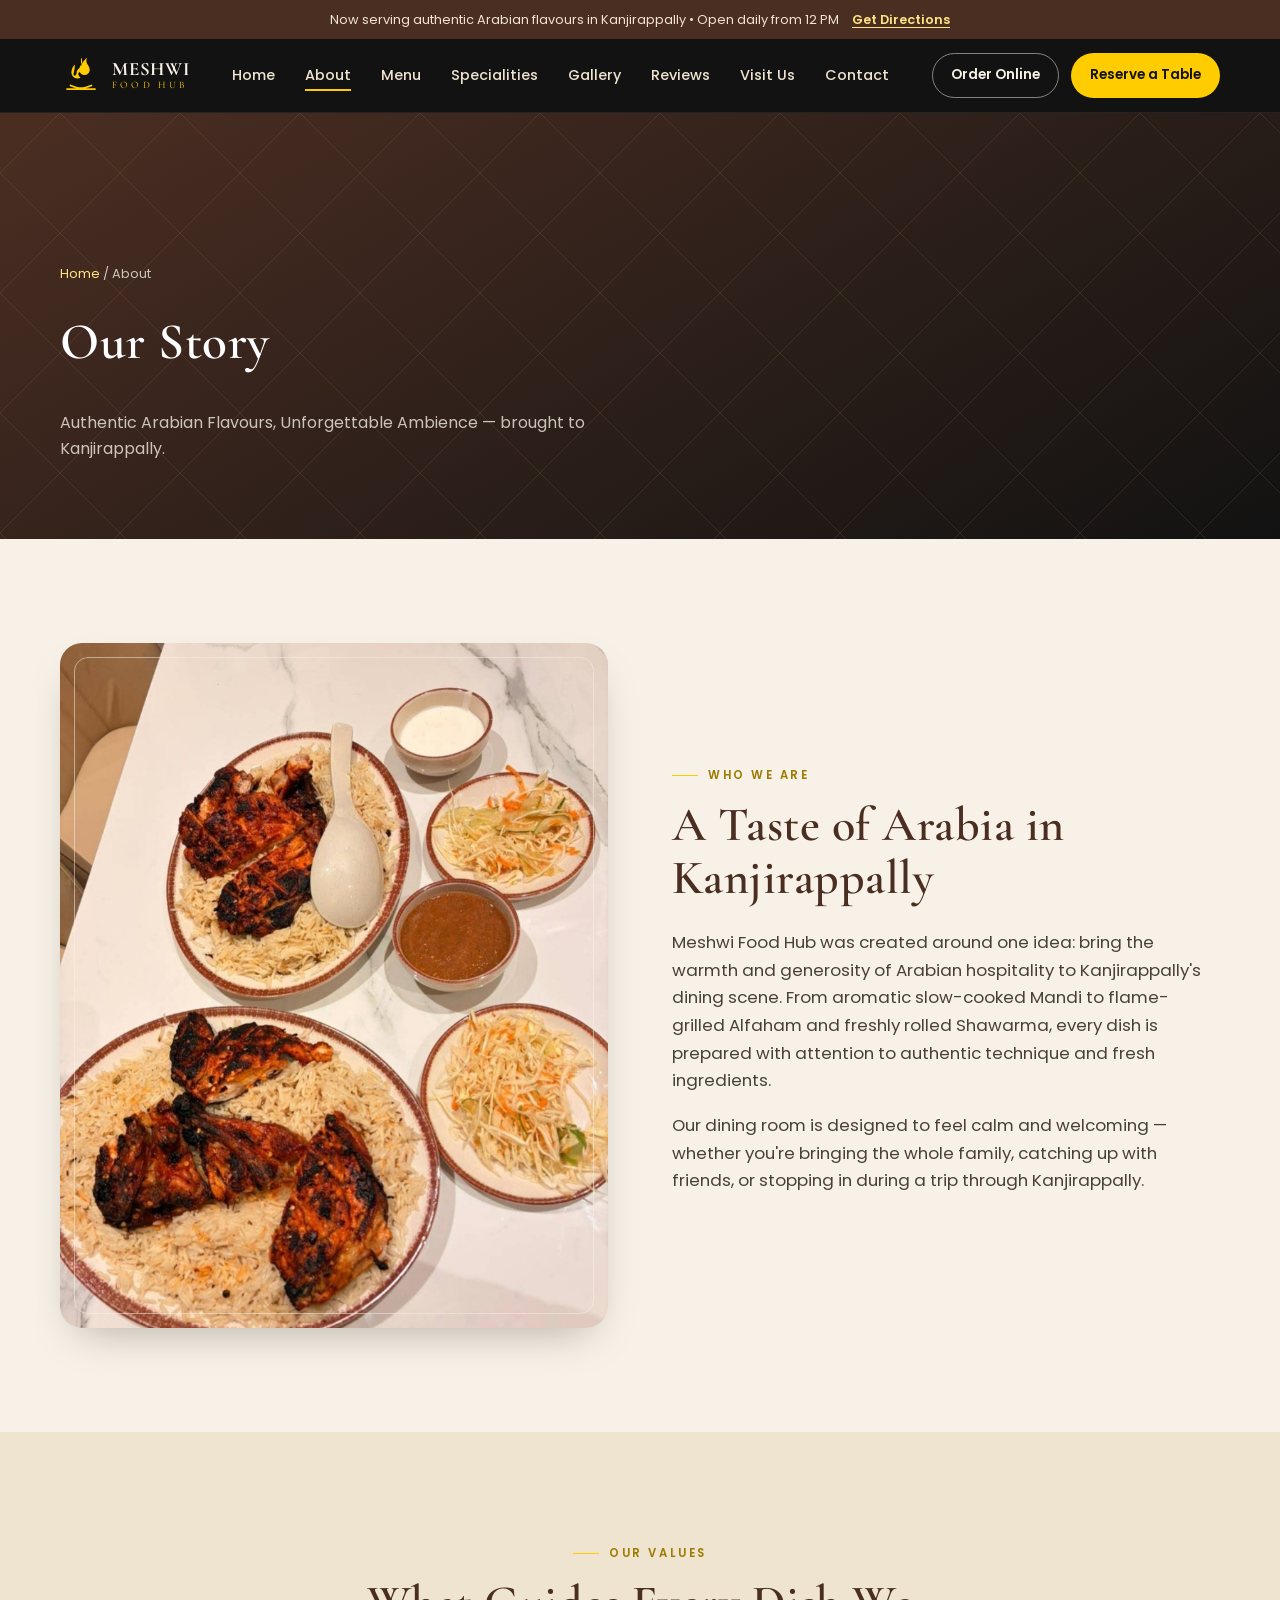
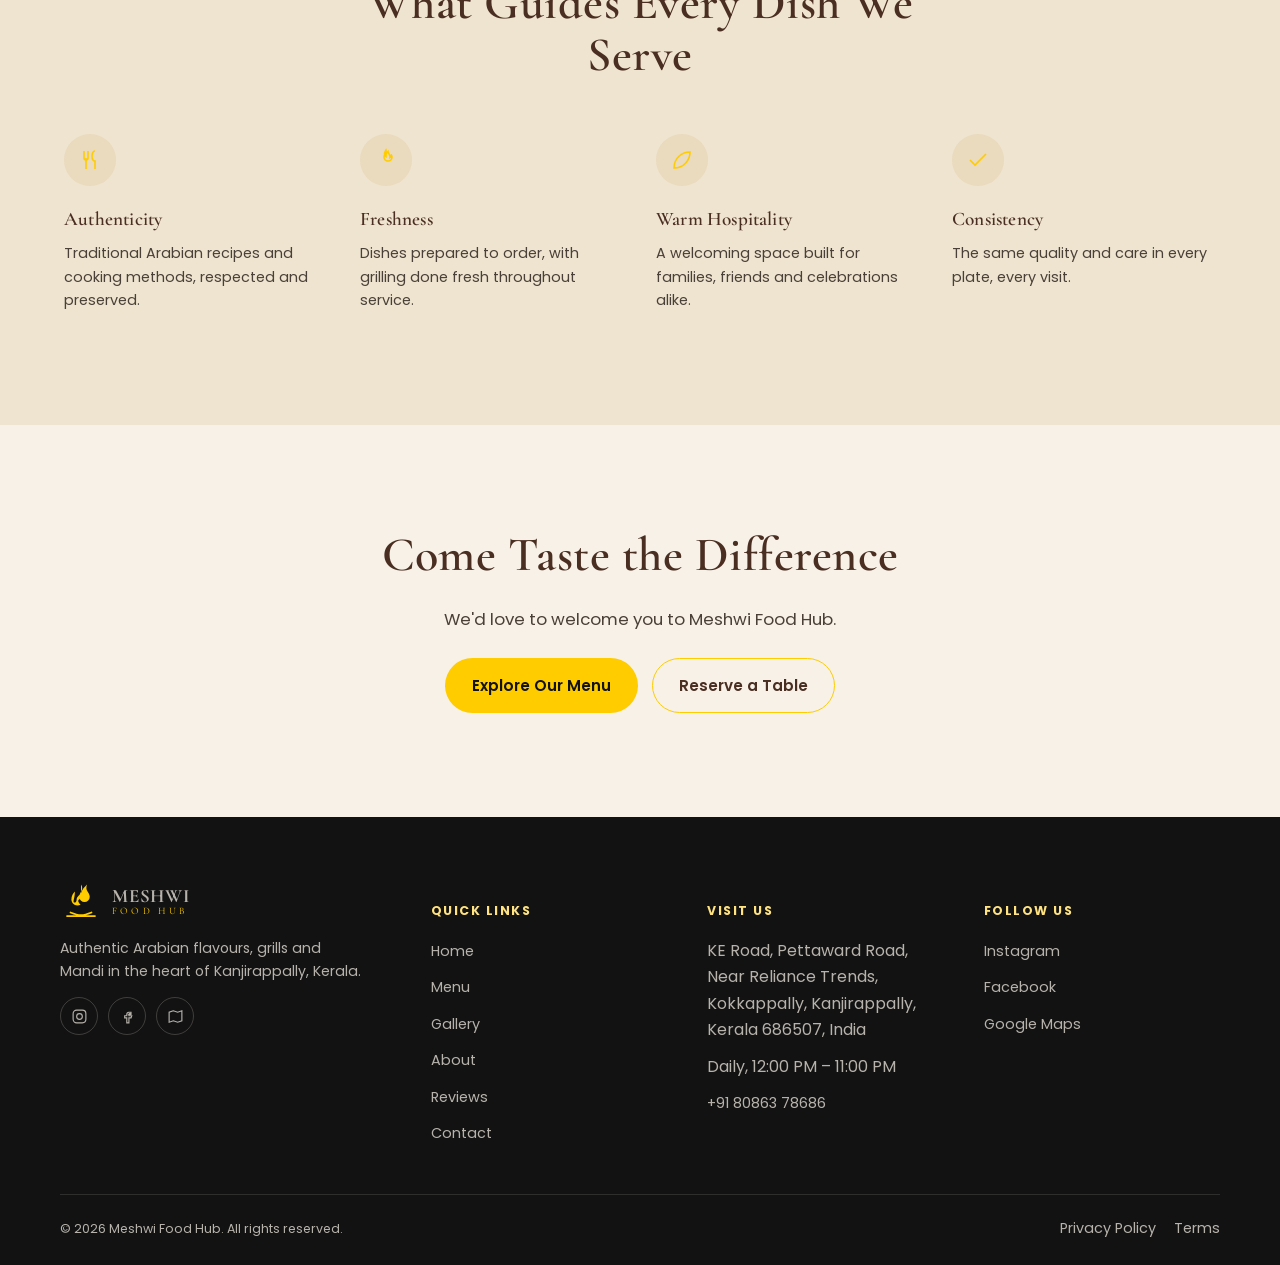
==== about.html @ 10ab5617 "fistupdate" ====
<!DOCTYPE html>
<html lang="en">
<head>
<meta charset="UTF-8">
<meta name="viewport" content="width=device-width, initial-scale=1, viewport-fit=cover">
<title>About Us | Meshwi Food Hub Kanjirappally</title>
<meta name="description" content="Learn about Meshwi Food Hub — an Arabian restaurant in Kanjirappally serving authentic Mandi, Shawarma and grills in a warm, family-friendly setting.">
<link rel="canonical" href="https://www.meshwifoodhub.com/about.html">
<link rel="preconnect" href="https://fonts.googleapis.com">
<link rel="preconnect" href="https://fonts.gstatic.com" crossorigin>
<link href="https://fonts.googleapis.com/css2?family=Cormorant+Garamond:wght@500;600;700&family=Poppins:wght@400;500;600;700&display=swap" rel="stylesheet">
<link rel="stylesheet" href="css/style.css">
<script type="application/ld+json">
{
  "@context": "https://schema.org",
  "@type": "BreadcrumbList",
  "itemListElement": [
    {"@type":"ListItem","position":1,"name":"Home","item":"https://www.meshwifoodhub.com/"},
    {"@type":"ListItem","position":2,"name":"About","item":"https://www.meshwifoodhub.com/about.html"}
  ]
}
</script>
</head>
<body>
<a class="skip-link" href="#main">Skip to content</a>

<div class="announcement">
  Now serving authentic Arabian flavours in Kanjirappally • Open daily from 12 PM
  <a data-config-href="maps.directionsUrl" href="#" target="_blank" rel="noopener noreferrer">Get Directions</a>
</div>

<header class="site-header">
  <div class="container header-inner">
    <a href="index.html" class="brand" aria-label="Meshwi Food Hub home">
      <svg class="brand-mark" viewBox="0 0 48 48" fill="currentColor"><path d="M24 4c4 6-2 9-2 14a6 6 0 0 0 12 0c0-5-6-7-3-14C23 11 25 15 22 17c-2 2-3 4-2 7 2-4 5-5 4-10M17 12c-2 2-4 5-4 9a7 7 0 0 0 10.5 6c-3-2-3-5-2.5-7.5 .5-2.5 2-4.5 2-4.5S19 18 19 21c0 3-2 4.5-3.5 3 0-3 1.5-6 1.5-12z"/><path d="M12 36c10 4 14 4 24 0M8 40h32" fill="none" stroke="currentColor" stroke-width="2" stroke-linecap="round"/></svg>
      <span class="brand-word"><b>MESHWI</b><em>Food Hub</em></span>
    </a>
    <nav class="main-nav" aria-label="Primary">
      <ul>
        <li><a href="index.html">Home</a></li>
        <li><a href="about.html" class="active">About</a></li>
        <li><a href="menu.html">Menu</a></li>
        <li><a href="index.html#specialities">Specialities</a></li>
        <li><a href="gallery.html">Gallery</a></li>
        <li><a href="index.html#reviews">Reviews</a></li>
        <li><a href="index.html#visit">Visit Us</a></li>
        <li><a href="contact.html">Contact</a></li>
      </ul>
    </nav>
    <div class="header-actions">
      <a href="index.html#order" class="btn btn-outline-light btn-sm">Order Online</a>
      <a href="index.html#reserve" class="btn btn-primary btn-sm">Reserve a Table</a>
      <button class="hamburger" data-menu-open aria-expanded="false" aria-controls="mobileMenu" aria-label="Open menu">
        <svg viewBox="0 0 24 24" fill="none" stroke="currentColor" stroke-width="1.8"><path d="M4 7h16M4 12h16M4 17h16"/></svg>
      </button>
    </div>
  </div>
</header>

<div class="mobile-menu" id="mobileMenu">
  <div class="mobile-menu__backdrop"></div>
  <div class="mobile-menu__panel" role="dialog" aria-modal="true" aria-label="Site menu">
    <div class="mobile-menu__top">
      <span class="brand-word"><b>MESHWI</b><em>Food Hub</em></span>
      <button class="mobile-menu__close" data-menu-close aria-label="Close menu">
        <svg viewBox="0 0 24 24" fill="none" stroke="currentColor" stroke-width="1.8"><path d="M6 6l12 12M18 6 6 18"/></svg>
      </button>
    </div>
    <nav aria-label="Mobile primary">
      <ul>
        <li><a href="index.html">Home</a></li>
        <li><a href="about.html">About</a></li>
        <li><a href="menu.html">Menu</a></li>
        <li><a href="index.html#specialities">Specialities</a></li>
        <li><a href="gallery.html">Gallery</a></li>
        <li><a href="index.html#reviews">Reviews</a></li>
        <li><a href="index.html#visit">Visit Us</a></li>
        <li><a href="contact.html">Contact</a></li>
      </ul>
    </nav>
    <div class="mobile-menu__actions">
      <a href="index.html#order" class="btn btn-primary btn-block">Order Online</a>
      <a href="index.html#reserve" class="btn btn-outline-light btn-block">Reserve a Table</a>
    </div>
  </div>
</div>

<main id="main">
  <section class="page-hero">
    <div class="container">
      <p class="breadcrumb"><a href="index.html">Home</a> / About</p>
      <h1>Our Story</h1>
      <p>Authentic Arabian Flavours, Unforgettable Ambience — brought to Kanjirappally.</p>
    </div>
  </section>

  <section class="section">
    <div class="container about-grid">
      <div class="about-media">
        <img src="assets/alfaham-rice.jpg" alt="Authentic Mandi and Alfaham preparation at Meshwi Food Hub" loading="lazy" class="about-media__image" style="width:100%; height:100%; object-fit:cover; display:block;">
        <div class="about-media__frame"></div>
      </div>
      <div>
        <span class="eyebrow">Who We Are</span>
        <h2 class="h-lg">A Taste of Arabia in Kanjirappally</h2>
        <p class="subhead">Meshwi Food Hub was created around one idea: bring the warmth and generosity of Arabian hospitality to Kanjirappally's dining scene. From aromatic slow-cooked Mandi to flame-grilled Alfaham and freshly rolled Shawarma, every dish is prepared with attention to authentic technique and fresh ingredients.</p>
        <p class="subhead">Our dining room is designed to feel calm and welcoming — whether you're bringing the whole family, catching up with friends, or stopping in during a trip through Kanjirappally.</p>
      </div>
    </div>
  </section>

  <section class="section section--soft">
    <div class="container">
      <div class="section-head center">
        <span class="eyebrow">Our Values</span>
        <h2 class="h-lg">What Guides Every Dish We Serve</h2>
      </div>
      <div class="feature-grid">
        <div class="feature-card">
          <div class="feature-card__icon"><svg viewBox="0 0 24 24" fill="none" stroke="currentColor" stroke-width="1.6"><path d="M6 3v7a2 2 0 0 0 4 0V3"/><path d="M8 10v11"/><path d="M17 3c-1.7 0-3 2-3 5s1.3 5 3 5v8"/></svg></div>
          <h3>Authenticity</h3>
          <p>Traditional Arabian recipes and cooking methods, respected and preserved.</p>
        </div>
        <div class="feature-card">
          <div class="feature-card__icon"><svg viewBox="0 0 24 24" fill="none" stroke="currentColor" stroke-width="1.6"><path d="M12 2c1 3-2 4-2 7a4 4 0 0 0 8 0c0-1.5-1-2.5-1-2.5.7 2-1 3-1 3 .5-3-2-4-2-6 0 0-2.5 2-2 5-2-1-2-3.5 0-6.5Z"/></svg></div>
          <h3>Freshness</h3>
          <p>Dishes prepared to order, with grilling done fresh throughout service.</p>
        </div>
        <div class="feature-card">
          <div class="feature-card__icon"><svg viewBox="0 0 24 24" fill="none" stroke="currentColor" stroke-width="1.6"><path d="M4 20C4 10 12 4 20 4c0 8-6 16-16 16Z"/></svg></div>
          <h3>Warm Hospitality</h3>
          <p>A welcoming space built for families, friends and celebrations alike.</p>
        </div>
        <div class="feature-card">
          <div class="feature-card__icon"><svg viewBox="0 0 24 24" fill="none" stroke="currentColor" stroke-width="1.6"><path d="M20 6 9 17l-5-5"/></svg></div>
          <h3>Consistency</h3>
          <p>The same quality and care in every plate, every visit.</p>
        </div>
      </div>
    </div>
  </section>

  <section class="section text-center">
    <div class="container">
      <h2 class="h-lg">Come Taste the Difference</h2>
      <p class="subhead" style="margin:0 auto 24px;">We'd love to welcome you to Meshwi Food Hub.</p>
      <div style="display:flex;flex-wrap:wrap;gap:14px;justify-content:center;">
        <a href="menu.html" class="btn btn-primary">Explore Our Menu</a>
        <a href="index.html#reserve" class="btn btn-outline">Reserve a Table</a>
      </div>
    </div>
  </section>
</main>

<footer class="site-footer">
  <div class="container">
    <div class="footer-grid">
      <div class="footer-brand">
        <a href="index.html" class="brand">
          <svg class="brand-mark" viewBox="0 0 48 48" fill="currentColor"><path d="M24 4c4 6-2 9-2 14a6 6 0 0 0 12 0c0-5-6-7-3-14C23 11 25 15 22 17c-2 2-3 4-2 7 2-4 5-5 4-10M17 12c-2 2-4 5-4 9a7 7 0 0 0 10.5 6c-3-2-3-5-2.5-7.5 .5-2.5 2-4.5 2-4.5S19 18 19 21c0 3-2 4.5-3.5 3 0-3 1.5-6 1.5-12z"/><path d="M12 36c10 4 14 4 24 0M8 40h32" fill="none" stroke="currentColor" stroke-width="2" stroke-linecap="round"/></svg>
          <span class="brand-word"><b>MESHWI</b><em>Food Hub</em></span>
        </a>
        <p>Authentic Arabian flavours, grills and Mandi in the heart of Kanjirappally, Kerala.</p>
        <div class="footer-social">
          <a data-config-href="social.instagram" href="#" target="_blank" rel="noopener noreferrer" aria-label="Instagram"><svg viewBox="0 0 24 24" fill="none" stroke="currentColor" stroke-width="1.6"><rect x="3" y="3" width="18" height="18" rx="5"/><circle cx="12" cy="12" r="4"/></svg></a>
          <a data-config-href="social.facebook" href="#" target="_blank" rel="noopener noreferrer" aria-label="Facebook"><svg viewBox="0 0 24 24" fill="none" stroke="currentColor" stroke-width="1.6"><path d="M14 9h3V6h-3a3 3 0 0 0-3 3v2H8v3h3v7h3v-7h3l1-3h-4V9a1 1 0 0 1 1-1Z"/></svg></a>
          <a data-config-href="maps.directionsUrl" href="#" target="_blank" rel="noopener noreferrer" aria-label="Google Maps"><svg viewBox="0 0 24 24" fill="none" stroke="currentColor" stroke-width="1.6"><path d="M9 4 3 6v14l6-2 6 2 6-2V4l-6 2-6-2Z"/></svg></a>
        </div>
      </div>
      <div>
        <h5>Quick Links</h5>
        <ul>
          <li><a href="index.html">Home</a></li>
          <li><a href="menu.html">Menu</a></li>
          <li><a href="gallery.html">Gallery</a></li>
          <li><a href="about.html">About</a></li>
          <li><a href="index.html#reviews">Reviews</a></li>
          <li><a href="contact.html">Contact</a></li>
        </ul>
      </div>
      <div>
        <h5>Visit Us</h5>
        <ul>
          <li><span data-config="address.full">KE Road, Pettaward Road, Near Reliance Trends, Kokkappally, Kanjirappally, Kerala 686507</span></li>
          <li><span data-config="hours.displayText">Daily, 12:00 PM–11:00 PM</span></li>
          <li><a data-config-href="phone.link" href="#" data-config="phone.display">+91 80863 78686</a></li>
        </ul>
      </div>
      <div>
        <h5>Follow Us</h5>
        <ul>
          <li><a data-config-href="social.instagram" href="#" target="_blank" rel="noopener noreferrer">Instagram</a></li>
          <li><a data-config-href="social.facebook" href="#" target="_blank" rel="noopener noreferrer">Facebook</a></li>
          <li><a data-config-href="maps.directionsUrl" href="#" target="_blank" rel="noopener noreferrer">Google Maps</a></li>
        </ul>
      </div>
    </div>
    <div class="footer-bottom">
      <span>© <span data-year>2026</span> Meshwi Food Hub. All rights reserved.</span>
      <div class="footer-bottom-links">
        <a href="privacy-policy.html">Privacy Policy</a>
        <a href="privacy-policy.html#terms">Terms</a>
      </div>
    </div>
  </div>
</footer>

<div class="sticky-actions">
  <a data-config-href="phone.link" href="#"><svg viewBox="0 0 24 24" fill="none" stroke="currentColor" stroke-width="1.8"><path d="M5 4h4l2 5-2.5 1.5a11 11 0 0 0 5 5L15 13l5 2v4a2 2 0 0 1-2 2C10.5 21 3 13.5 3 6a2 2 0 0 1 2-2Z"/></svg>Call</a>
  <a data-config-href="maps.directionsUrl" href="#" target="_blank" rel="noopener noreferrer"><svg viewBox="0 0 24 24" fill="none" stroke="currentColor" stroke-width="1.8"><path d="M12 21s7-6.5 7-12a7 7 0 1 0-14 0c0 5.5 7 12 7 12Z"/><circle cx="12" cy="9" r="2.5"/></svg>Directions</a>
  <a data-config-href="whatsapp.baseLink" href="#" target="_blank" rel="noopener noreferrer"><svg viewBox="0 0 24 24" fill="currentColor"><path d="M17.5 14.4c-.3-.1-1.7-.8-1.9-.9-.3-.1-.4-.1-.6.1-.2.3-.7.9-.8 1-.1.2-.3.2-.6.1-.3-.1-1.2-.5-2.3-1.5-.9-.8-1.4-1.7-1.6-2-.2-.3 0-.5.1-.6.1-.1.3-.3.4-.5.1-.1.2-.3.3-.4.1-.2 0-.4 0-.5 0-.1-.6-1.5-.8-2-.2-.5-.4-.4-.6-.4h-.5c-.2 0-.5.1-.7.3-.2.3-1 1-1 2.4s1 2.8 1.1 3c.1.2 2 3.1 4.9 4.3.7.3 1.2.5 1.6.6.7.2 1.3.2 1.8.1.5-.1 1.7-.7 2-1.4.2-.6.2-1.1.1-1.2 0-.1-.2-.2-.5-.3Z"/><path d="M12 2a10 10 0 0 0-8.6 15.1L2 22l5-1.3A10 10 0 1 0 12 2Z"/></svg>WhatsApp</a>
  <a href="menu.html" class="accent"><svg viewBox="0 0 24 24" fill="none" stroke="currentColor" stroke-width="1.8"><path d="M6 3v7a2 2 0 0 0 4 0V3"/><path d="M8 10v11"/><path d="M17 3c-1.7 0-3 2-3 5s1.3 5 3 5v8"/></svg>Order</a>
</div>

<script src="js/config.js"></script>
<script src="js/menu-data.js"></script>
<script src="js/main.js"></script>
</body>
</html>
---- css/style.css ----
/* =========================================================
   MESHWI FOOD HUB — DESIGN SYSTEM
   Palette: charcoal #121212 · ivory #F7F1E7 · burnt orange #C85A28
            gold #C9A25D · brown #4B2E22 · white #FFFFFF
   Display: Cormorant Garamond · Body: Poppins
   Signature motif: hand-drawn mashrabiya lattice linework
   ========================================================= */

:root{
  --charcoal:#121212;
  --charcoal-soft:#1c1917;
  --ivory:#F7F1E7;
  --ivory-dim:#efe4cf;
  --orange:#FFCC00; /* Vibrant Brand Logo Yellow */
  --orange-deep:#E6B800; /* Darker yellow for hovers */
  --orange-text:#9E7A00; /* High contrast dark gold/amber for text on light backgrounds */
  --gold:#FFCC00;
  --gold-soft:#FFE380;
  --brown:#4B2E22;
  --white:#FFFFFF;

  --ink:#1b1712;
  --ink-soft:#4a4038;
  --line:rgba(75,46,34,.15);
  --line-dark:rgba(247,241,231,.14);

  --font-display:'Cormorant Garamond', 'Times New Roman', serif;
  --font-body:'Poppins', 'Segoe UI', sans-serif;

  --container:1240px;
  --radius-lg:22px;
  --radius-md:14px;
  --radius-sm:8px;

  --shadow-soft:0 18px 45px -20px rgba(18,12,8,.35);
  --shadow-card:0 10px 30px -14px rgba(18,12,8,.28);

  --ease:cubic-bezier(.22,.61,.36,1);
  --sticky-bar-h:64px;
}

*,*::before,*::after{box-sizing:border-box;}
html{scroll-behavior:smooth;}
@media (prefers-reduced-motion: reduce){
  html{scroll-behavior:auto;}
  *,*::before,*::after{animation-duration:.001ms !important; animation-iteration-count:1 !important; transition-duration:.001ms !important; scroll-behavior:auto !important;}
}

body{
  margin:0;
  background:var(--ivory);
  color:var(--ink);
  font-family:var(--font-body);
  font-size:16px;
  line-height:1.65;
  -webkit-font-smoothing:antialiased;
  padding-bottom:calc(var(--sticky-bar-h) + env(safe-area-inset-bottom));
}
@media (min-width:900px){ body{ padding-bottom:0; } }

img{max-width:100%;display:block;}
a{color:inherit;text-decoration:none;}
button{font-family:inherit;cursor:pointer;}
ul{list-style:none;margin:0;padding:0;}
h1,h2,h3,h4{font-family:var(--font-display);font-weight:600;color:var(--brown);margin:0 0 .5em;letter-spacing:.01em;}
p{margin:0 0 1em;}

/* Skip link */
.skip-link{
  position:absolute; left:12px; top:-60px; background:var(--charcoal); color:var(--ivory);
  padding:.7em 1.2em; border-radius:var(--radius-sm); z-index:999; transition:top .2s var(--ease);
}
.skip-link:focus{top:12px;}

/* Focus visibility */
a:focus-visible, button:focus-visible, input:focus-visible, select:focus-visible, textarea:focus-visible, summary:focus-visible{
  outline:3px solid var(--orange); outline-offset:3px; border-radius:4px;
}

.container{max-width:var(--container); margin:0 auto; padding:0 20px;}
@media (min-width:640px){ .container{padding:0 32px;} }
@media (min-width:1100px){ .container{padding:0 40px;} }

.section{ padding:72px 0; position:relative; }
.section-tight{ padding:48px 0; }
@media (min-width:900px){ .section{ padding:104px 0; } .section-tight{padding:64px 0;} }

.section--charcoal{ background:var(--charcoal); color:var(--ivory-dim); }
.section--charcoal h2, .section--charcoal h3{ color:var(--ivory); }
.section--soft{ background:var(--ivory-dim); }

.section--charcoal .eyebrow{ color:var(--orange); }
.section--charcoal .eyebrow::before{ background:var(--gold); }

.eyebrow{
  font-family:var(--font-body); font-weight:600; letter-spacing:.22em; text-transform:uppercase;
  font-size:.72rem; color:var(--orange-text); display:inline-flex; align-items:center; gap:10px; margin-bottom:14px;
}
.eyebrow::before{ content:""; width:26px; height:1px; background:var(--gold); display:inline-block; }

.section-head{ max-width:640px; margin-bottom:44px; }
.section-head.center{ margin-left:auto; margin-right:auto; text-align:center; }
h2.h-lg{ font-size:clamp(2rem, 4.4vw, 3rem); line-height:1.1; }
.subhead{ color:var(--ink-soft); font-size:1.05rem; max-width:52ch; }
.section--charcoal .subhead{ color:rgba(247,241,231,.72); }

/* Divider — the signature lattice motif, used sparingly between major sections */
.lattice-divider{
  display:flex; align-items:center; justify-content:center; gap:14px; margin:0 auto; width:100%; max-width:220px; padding:8px 0;
}
.lattice-divider span{ flex:1; height:1px; background:linear-gradient(90deg, transparent, var(--gold), transparent); }
.lattice-divider svg{ flex:none; width:22px; height:22px; color:var(--gold); }

/* Buttons */
.btn{
  display:inline-flex; align-items:center; justify-content:center; gap:.55em;
  padding:14px 26px; min-height:48px; border-radius:999px; font-weight:600; font-size:.95rem;
  border:1px solid transparent; transition:transform .25s var(--ease), background .25s var(--ease), border-color .25s var(--ease), color .25s var(--ease);
  white-space:nowrap;
}
.btn:active{ transform:scale(.97); }
.btn-primary{ background:var(--orange); color:#121212; }
.btn-primary:hover{ background:var(--orange-deep); color:#121212; }
.btn-outline{ background:transparent; border-color:var(--gold); color:var(--brown); }
.btn-outline:hover{ background:rgba(201,162,93,.12); }
.btn-outline-light{ background:transparent; border-color:rgba(247,241,231,.5); color:var(--ivory); }
.btn-outline-light:hover{ background:rgba(247,241,231,.1); border-color:var(--gold); }
.btn-ghost{ background:transparent; color:var(--brown); padding:10px 6px; min-height:auto; text-decoration:underline; text-underline-offset:4px; text-decoration-color:var(--gold); }
.btn-sm{ padding:10px 18px; min-height:40px; font-size:.85rem; }
.btn-block{ width:100%; }
.btn svg{ width:18px; height:18px; flex:none; }

/* =========================== ANNOUNCEMENT BAR =========================== */
.announcement{
  background:var(--brown); color:var(--ivory-dim); font-size:.8rem; text-align:center;
  padding:9px 16px; position:relative; z-index:60;
}
.announcement a{ color:var(--gold-soft); font-weight:600; margin-left:10px; text-decoration:underline; text-underline-offset:3px; white-space:nowrap; }

/* =========================== HEADER / NAV =========================== */
.site-header{
  position:sticky; top:0; z-index:70; background:var(--charcoal); border-bottom:1px solid rgba(247,241,231,.08); transition:background .35s var(--ease), box-shadow .35s var(--ease), padding .3s var(--ease);
  padding:14px 0;
}
.site-header.is-scrolled{ background:rgba(18,18,18,.96); backdrop-filter:blur(10px); box-shadow:0 8px 30px -18px rgba(0,0,0,.6); padding:10px 0; }
.header-inner{ display:flex; align-items:center; justify-content:space-between; gap:18px; }

.brand{ display:flex; align-items:center; gap:10px; color:var(--ivory); }
.brand-mark{ width:42px; height:42px; flex:none; color:var(--gold); }
.brand-word{ line-height:1.05; font-family:var(--font-display); }
.brand-word b{ display:block; font-size:1.18rem; font-weight:700; letter-spacing:.04em; }
.brand-word em{ display:block; font-style:normal; font-size:.62rem; letter-spacing:.32em; text-transform:uppercase; color:var(--gold); }

.main-nav{ display:none; }
.main-nav ul{ display:flex; align-items:center; gap:30px; }
.main-nav a{
  color:var(--ivory-dim); font-size:.9rem; font-weight:500; position:relative; padding:6px 0;
}
.main-nav a::after{ content:""; position:absolute; left:0; right:0; bottom:0; height:2px; background:var(--orange); transform:scaleX(0); transform-origin:left; transition:transform .25s var(--ease); }
.main-nav a:hover::after, .main-nav a.active::after{ transform:scaleX(1); }

.header-actions{ display:flex; align-items:center; gap:12px; }
.header-actions .btn-outline-light{ display:none; }
@media (min-width:900px){
  .main-nav{ display:block; }
  .header-actions .btn-outline-light{ display:inline-flex; }
}

.hamburger{
  display:inline-flex; align-items:center; justify-content:center; width:46px; height:46px; border-radius:10px;
  background:rgba(247,241,231,.08); border:1px solid rgba(247,241,231,.18); color:var(--ivory);
}
@media (min-width:900px){ .hamburger{ display:none; } }
.hamburger svg{ width:22px; height:22px; }

/* Mobile menu panel */
.mobile-menu{
  position:fixed; inset:0; z-index:90; visibility:hidden; pointer-events:none;
}
.mobile-menu.is-open{ visibility:visible; pointer-events:auto; }
.mobile-menu__backdrop{
  position:absolute; inset:0; background:rgba(18,18,18,.55); opacity:0; transition:opacity .3s var(--ease);
}
.mobile-menu.is-open .mobile-menu__backdrop{ opacity:1; }
.mobile-menu__panel{
  position:absolute; top:0; right:0; bottom:0; width:min(340px, 86vw); background:var(--charcoal); color:var(--ivory);
  padding:22px 26px; padding-top:calc(22px + env(safe-area-inset-top));
  transform:translateX(100%); transition:transform .35s var(--ease);
  display:flex; flex-direction:column; overflow-y:auto;
}
.mobile-menu.is-open .mobile-menu__panel{ transform:translateX(0); }
.mobile-menu__top{ display:flex; justify-content:space-between; align-items:center; margin-bottom:26px; }
.mobile-menu__close{ width:42px; height:42px; border-radius:10px; background:rgba(247,241,231,.08); border:1px solid rgba(247,241,231,.18); color:var(--ivory); display:inline-flex; align-items:center; justify-content:center; }
.mobile-menu__close svg{ width:20px; height:20px; }
.mobile-menu nav ul{ display:flex; flex-direction:column; }
.mobile-menu nav a{ display:block; padding:14px 4px; font-size:1.15rem; font-family:var(--font-display); border-bottom:1px solid rgba(247,241,231,.1); }
.mobile-menu__actions{ margin-top:24px; display:flex; flex-direction:column; gap:12px; }

/* =========================== HERO =========================== */
.hero{
  position:relative; color:var(--white); min-height:min(92vh, 780px);
  display:flex; align-items:flex-end;
  background:
    linear-gradient(180deg, rgba(18,18,18,.35) 0%, rgba(18,18,18,.55) 45%, rgba(18,18,18,.92) 100%),
    radial-gradient(120% 120% at 15% 0%, rgba(75,46,34,.4), transparent 60%),
    url('../assets/hero-mandi.png') no-repeat center center / cover;
  overflow:hidden;
  margin-top:-1px;
}
.hero__inner{ position:relative; z-index:2; padding:110px 0 56px; width:100%; }
.hero__content{ max-width:680px; }
.hero .eyebrow{ color:var(--gold-soft); }
.hero .eyebrow::before{ background:var(--gold-soft); }
.hero h1{
  color:var(--white); font-size:clamp(2.3rem, 6.4vw, 4.1rem); line-height:1.06; margin-bottom:.42em;
}
.hero p.lead{ color:rgba(247,241,231,.86); font-size:clamp(1rem,2vw,1.15rem); max-width:52ch; margin-bottom:1.8em; }
.hero__ctas{ display:flex; flex-wrap:wrap; gap:14px; align-items:center; margin-bottom:26px; }
.hero__call{ color:var(--gold-soft); font-weight:600; display:inline-flex; align-items:center; gap:8px; text-decoration:underline; text-underline-offset:4px; }
.hero__call svg{ width:16px; height:16px; }

.rating-card{
  display:inline-flex; align-items:center; gap:16px; background:rgba(18,18,18,.55); backdrop-filter:blur(6px);
  border:1px solid rgba(247,241,231,.16); border-radius:var(--radius-md); padding:14px 20px; max-width:100%;
}
.rating-card__score{ font-family:var(--font-display); font-size:1.9rem; font-weight:700; color:var(--gold); line-height:1; }
.rating-card__meta{ font-size:.78rem; color:rgba(247,241,231,.82); line-height:1.5; }
.rating-card__stars{ color:var(--gold); letter-spacing:2px; font-size:.85rem; }

/* =========================== QUICK INFO STRIP =========================== */
.info-strip{ margin-top:-64px; position:relative; z-index:5; }
.info-grid{ display:grid; grid-template-columns:1fr; gap:14px; }
@media (min-width:640px){ .info-grid{ grid-template-columns:repeat(2,1fr); } }
@media (min-width:980px){ .info-grid{ grid-template-columns:repeat(4,1fr); } }
.info-card{
  background:var(--white); border-radius:var(--radius-md); padding:20px 20px; box-shadow:var(--shadow-card);
  display:flex; gap:14px; align-items:flex-start; border:1px solid var(--line); transition:transform .25s var(--ease), box-shadow .25s var(--ease);
}
a.info-card:hover, button.info-card:hover{ transform:translateY(-4px); box-shadow:var(--shadow-soft); }
.info-card__icon{ width:42px; height:42px; border-radius:50%; background:rgba(255,204,0,.15); color:var(--orange-text); display:flex; align-items:center; justify-content:center; flex:none; }
.info-card__icon svg{ width:20px; height:20px; }
.info-card h4{ margin:0 0 4px; font-size:1rem; color:var(--brown); font-family:var(--font-body); font-weight:600; }
.info-card p{ margin:0; font-size:.85rem; color:var(--ink-soft); }

/* =========================== INTRO / ABOUT =========================== */
.about-grid{ display:grid; gap:36px; align-items:center; }
@media (min-width:900px){ .about-grid{ grid-template-columns:1fr 1fr; gap:64px; } }
.about-grid.reverse{ direction:rtl; }
.about-grid.reverse > *{ direction:ltr; }
.about-media{ position:relative; border-radius:var(--radius-lg); overflow:hidden; box-shadow:var(--shadow-soft); aspect-ratio:4/5; }
.about-media .placeholder-photo{ position:absolute; inset:0; }
.about-media__frame{ position:absolute; inset:14px; border:1px solid rgba(247,241,231,.5); border-radius:calc(var(--radius-lg) - 8px); pointer-events:none; }
.highlight-list{ display:flex; flex-direction:column; gap:14px; margin:24px 0; }
.highlight-item{ display:flex; align-items:center; gap:12px; font-weight:500; color:var(--brown); }
.highlight-item svg{ width:20px; height:20px; color:var(--orange-text); flex:none; }

/* =========================== PLACEHOLDER PHOTOGRAPHY =========================== */
/* All photographs are tasteful, clearly-labelled placeholders until the owner
   supplies licensed Meshwi Food Hub photography. See README for replacement steps. */
.placeholder-photo{
  position:relative; width:100%; height:100%; overflow:hidden; background:var(--brown);
  display:flex; align-items:center; justify-content:center; color:var(--gold-soft);
}
.placeholder-photo::before{
  content:""; position:absolute; inset:0; opacity:.5;
  background-image:url("data:image/svg+xml,%3Csvg xmlns='http://www.w3.org/2000/svg' width='90' height='90' viewBox='0 0 90 90'%3E%3Cg fill='none' stroke='%23C9A25D' stroke-width='.8'%3E%3Ccircle cx='45' cy='45' r='30'/%3E%3Cpath d='M45 0 L90 45 L45 90 L0 45 Z'/%3E%3C/g%3E%3C/svg%3E");
  background-size:90px 90px;
}
.placeholder-photo__icon{ position:relative; z-index:1; width:34%; max-width:64px; opacity:.9; }
.placeholder-photo__label{
  position:absolute; left:10px; bottom:10px; z-index:2; font-size:.62rem; letter-spacing:.05em;
  background:rgba(18,18,18,.62); color:var(--ivory-dim); padding:5px 9px; border-radius:6px; max-width:calc(100% - 20px);
}
.placeholder-photo[data-tone="ivory"]{ background:linear-gradient(150deg,#5a3a29,#3a241a); }
.placeholder-photo[data-tone="charcoal"]{ background:linear-gradient(150deg,#231d18,#121212); }

/* =========================== SPECIALITY CARDS =========================== */
.card-grid{ display:grid; grid-template-columns:1fr; gap:26px; }
@media (min-width:640px){ .card-grid{ grid-template-columns:repeat(2,1fr); } }
@media (min-width:1100px){ .card-grid{ grid-template-columns:repeat(3,1fr); } }

.dish-card{
  background:var(--white); border-radius:var(--radius-lg); overflow:hidden; box-shadow:var(--shadow-card);
  border:1px solid var(--line); display:flex; flex-direction:column; transition:transform .3s var(--ease), box-shadow .3s var(--ease);
}
.dish-card:hover{ transform:translateY(-6px); box-shadow:var(--shadow-soft); }
.dish-card__media{ aspect-ratio:4/3; position:relative; overflow:hidden; }
.dish-card__image, .menu-row__image { width:100%; height:100%; object-fit:cover; display:block; transition:transform .5s var(--ease); }
.dish-card:hover .dish-card__image { transform:scale(1.05); }
.dish-card__badges{ position:absolute; top:12px; left:12px; display:flex; gap:6px; z-index:2; }
.badge{ font-size:.66rem; font-weight:700; letter-spacing:.04em; text-transform:uppercase; padding:5px 10px; border-radius:999px; }
.badge-best{ background:var(--gold); color:var(--brown); }
.badge-spice{ background:var(--orange); color:var(--white); }
.badge-veg{ background:#2f6b3a; color:var(--white); }
.badge-out{ background:rgba(18,18,18,.75); color:var(--ivory); }
.dish-card__body{ padding:20px 22px 22px; display:flex; flex-direction:column; gap:8px; flex:1; }
.dish-card__body h3{ font-size:1.28rem; margin:0; }
.dish-card__body p{ font-size:.88rem; color:var(--ink-soft); margin:0; flex:1; }
.dish-card__footer{ display:flex; align-items:center; justify-content:space-between; margin-top:10px; }

/* =========================== MENU PREVIEW / FULL MENU =========================== */
.menu-tabs{ display:flex; flex-wrap:wrap; gap:10px; margin-bottom:36px; }
.menu-tab{
  padding:10px 18px; border-radius:999px; border:1px solid var(--line); background:var(--white); color:var(--brown);
  font-size:.85rem; font-weight:600; transition:background .2s var(--ease), color .2s var(--ease), border-color .2s var(--ease);
}
.menu-tab.is-active, .menu-tab:hover{ background:var(--brown); color:var(--ivory); border-color:var(--brown); }
.menu-tab.is-active{ background:var(--orange); border-color:var(--orange); }

.menu-search{ display:flex; align-items:center; gap:10px; background:var(--white); border:1px solid var(--line); border-radius:999px; padding:6px 8px 6px 18px; margin-bottom:32px; max-width:420px; }
.menu-search svg{ width:18px; height:18px; color:var(--ink-soft); flex:none; }
.menu-search input{ border:none; outline:none; flex:1; font-family:inherit; font-size:.95rem; background:transparent; padding:10px 4px; min-width:0; }
.menu-search input::placeholder{ color:var(--ink-soft); }

.menu-list{ display:grid; grid-template-columns:1fr; gap:16px; }
@media (min-width:760px){ .menu-list{ grid-template-columns:1fr 1fr; } }

.menu-row{
  display:flex; gap:16px; background:var(--white); border:1px solid var(--line); border-radius:var(--radius-md); padding:14px; align-items:center;
}
.menu-row__media{ width:84px; height:84px; border-radius:var(--radius-sm); overflow:hidden; flex:none; }
.menu-row__body{ flex:1; min-width:0; }
.menu-row__top{ display:flex; align-items:center; justify-content:space-between; gap:10px; }
.menu-row__top h4{ margin:0; font-size:1.05rem; font-family:var(--font-display); color:var(--brown); }
.menu-row__price{ font-weight:700; color:var(--orange-text); font-size:.92rem; white-space:nowrap; }
.menu-row p{ margin:4px 0 0; font-size:.82rem; color:var(--ink-soft); }
.menu-row__tags{ display:flex; gap:6px; margin-top:8px; flex-wrap:wrap; }
.menu-empty{ text-align:center; padding:60px 20px; color:var(--ink-soft); }

/* =========================== WHY CHOOSE =========================== */
.feature-grid{ display:grid; grid-template-columns:1fr; gap:24px; }
@media (min-width:640px){ .feature-grid{ grid-template-columns:repeat(2,1fr); } }
@media (min-width:1100px){ .feature-grid{ grid-template-columns:repeat(4,1fr); } }
.feature-card{ padding:8px 4px; }
.feature-card__icon{ width:52px; height:52px; border-radius:50%; background:rgba(201,162,93,.15); color:var(--gold); display:flex; align-items:center; justify-content:center; margin-bottom:18px; transition:background .25s var(--ease), transform .25s var(--ease); }
.feature-card:hover .feature-card__icon{ background:var(--orange); color:var(--white); transform:rotate(-8deg); }
.feature-card__icon svg{ width:24px; height:24px; }
.feature-card h3{ font-size:1.2rem; margin-bottom:6px; }
.section--charcoal .feature-card h3{ color:var(--gold-soft); }
.feature-card p{ font-size:.9rem; color:var(--ink-soft); margin:0; }
.section--charcoal .feature-card p{ color:rgba(247,241,231,.68); }

/* =========================== AMBIENCE STORY =========================== */
.story{ position:relative; border-radius:var(--radius-lg); overflow:hidden; }
.story__grid{ display:grid; grid-template-columns:1fr; }
@media (min-width:900px){ .story__grid{ grid-template-columns:1.1fr 1fr; } }
.story__media{ aspect-ratio:16/10; }
@media (min-width:900px){ .story__media{ aspect-ratio:auto; height:100%; } }
.story__content{ background:var(--charcoal); color:var(--ivory-dim); padding:44px 32px; display:flex; flex-direction:column; justify-content:center; gap:16px; }
@media (min-width:900px){ .story__content{ padding:64px 56px; } }
.story__content h2{ color:var(--ivory); }
.story__tags{ display:flex; flex-wrap:wrap; gap:10px; margin:6px 0 20px; }
.story__tag{ font-size:.78rem; padding:7px 14px; border:1px solid rgba(247,241,231,.25); border-radius:999px; color:rgba(247,241,231,.85); }
.story__ctas{ display:flex; flex-wrap:wrap; gap:12px; }

/* =========================== GALLERY =========================== */
.gallery-filters{ display:flex; flex-wrap:wrap; gap:10px; margin-bottom:30px; }
.gallery-grid{ column-count:1; column-gap:16px; }
@media (min-width:640px){ .gallery-grid{ column-count:2; } }
@media (min-width:980px){ .gallery-grid{ column-count:3; } }
.gallery-item{ break-inside:avoid; margin-bottom:16px; border-radius:var(--radius-md); overflow:hidden; border:1px solid var(--line); position:relative; }
.gallery-item button{ display:block; width:100%; padding:0; border:none; background:none; }
.gallery-item .placeholder-photo{ aspect-ratio:var(--ar, 4/5); }
.gallery-item[data-cat]{ transition:opacity .25s var(--ease), transform .25s var(--ease); }
.gallery-item.is-hidden{ display:none; }

.lightbox{ position:fixed; inset:0; z-index:120; background:rgba(10,8,6,.94); display:none; align-items:center; justify-content:center; padding:20px; }
.lightbox.is-open{ display:flex; }
.lightbox__frame{ position:relative; max-width:min(900px,94vw); width:100%; aspect-ratio:4/3; border-radius:var(--radius-md); overflow:hidden; }
.lightbox__caption{ text-align:center; color:var(--ivory-dim); margin-top:14px; font-size:.9rem; }
.lightbox__close, .lightbox__nav{ position:absolute; background:rgba(247,241,231,.1); border:1px solid rgba(247,241,231,.24); color:var(--ivory); border-radius:50%; width:46px; height:46px; display:flex; align-items:center; justify-content:center; }
.lightbox__close{ top:-58px; right:0; }
.lightbox__nav svg, .lightbox__close svg{ width:20px; height:20px; }
.lightbox__prev{ left:-58px; top:50%; transform:translateY(-50%); }
.lightbox__next{ right:-58px; top:50%; transform:translateY(-50%); }
@media (max-width:860px){
  .lightbox__close{ top:-52px; right:0; }
  .lightbox__prev{ left:4px; }
  .lightbox__next{ right:4px; }
}

/* =========================== REVIEWS =========================== */
.review-summary{ display:flex; align-items:center; gap:20px; margin-bottom:38px; flex-wrap:wrap; }
.review-summary__score{ font-family:var(--font-display); font-size:3.2rem; color:var(--brown); line-height:1; }
.review-summary__stars{ color:var(--gold); font-size:1.1rem; letter-spacing:3px; }
.review-grid{ display:grid; grid-template-columns:1fr; gap:20px; }
@media (min-width:720px){ .review-grid{ grid-template-columns:repeat(2,1fr); } }
@media (min-width:1100px){ .review-grid{ grid-template-columns:repeat(3,1fr); } }
.review-card{ background:var(--white); border:1px solid var(--line); border-radius:var(--radius-md); padding:24px; box-shadow:var(--shadow-card); }
.review-card__stars{ color:var(--gold); letter-spacing:2px; margin-bottom:10px; display:block; }
.review-card p{ font-size:.92rem; color:var(--ink-soft); margin-bottom:14px; }
.review-card__meta{ font-size:.8rem; font-weight:600; color:var(--brown); }
.review-actions{ display:flex; flex-wrap:wrap; gap:14px; margin-top:32px; }
.review-note{ font-size:.78rem; color:var(--ink-soft); margin-top:18px; max-width:60ch; }

/* =========================== ORDERING =========================== */
.order-panel{ background:var(--charcoal); border-radius:var(--radius-lg); padding:44px 28px; color:var(--ivory-dim); position:relative; overflow:hidden; }
@media (min-width:900px){ .order-panel{ padding:64px 60px; } }
.order-panel h2{ color:var(--white); }
.order-btns{ display:grid; grid-template-columns:1fr; gap:14px; margin-top:28px; max-width:420px; }
@media (min-width:520px){ .order-btns{ grid-template-columns:1fr 1fr; } }
.order-btns .btn{ width:100%; }

/* =========================== LOCATION / CONTACT =========================== */
.location-grid{ display:grid; grid-template-columns:1fr; gap:32px; }
@media (min-width:960px){ .location-grid{ grid-template-columns:1fr 1fr; gap:48px; align-items:start; } }
.location-card{ background:var(--white); border:1px solid var(--line); border-radius:var(--radius-lg); padding:30px; box-shadow:var(--shadow-card); }
.open-indicator{ display:inline-flex; align-items:center; gap:8px; font-size:.82rem; font-weight:600; padding:7px 14px; border-radius:999px; margin-bottom:18px; }
.open-indicator.is-open{ background:rgba(47,107,58,.12); color:#2f6b3a; }
.open-indicator.is-closed{ background:rgba(200,90,40,.12); color:var(--orange-deep); }
.open-indicator .dot{ width:8px; height:8px; border-radius:50%; background:currentColor; }
.contact-list{ display:flex; flex-direction:column; gap:16px; margin:20px 0; }
.contact-list li{ display:flex; align-items:flex-start; gap:12px; }
.contact-list svg{ width:20px; height:20px; color:var(--orange); flex:none; margin-top:2px; }
.contact-actions{ display:flex; flex-wrap:wrap; gap:12px; margin-top:24px; }
.map-embed{ border-radius:var(--radius-lg); overflow:hidden; border:1px solid var(--line); box-shadow:var(--shadow-card); aspect-ratio:4/3; }
.map-embed iframe{ width:100%; height:100%; border:0; }

/* =========================== RESERVATION FORM =========================== */
.form-card{ background:var(--white); border:1px solid var(--line); border-radius:var(--radius-lg); padding:30px; box-shadow:var(--shadow-card); }
@media (min-width:768px){ .form-card{ padding:44px; } }
.form-grid{ display:grid; grid-template-columns:1fr; gap:20px; }
@media (min-width:640px){ .form-grid{ grid-template-columns:1fr 1fr; } }
.field{ display:flex; flex-direction:column; gap:6px; }
.field.full{ grid-column:1/-1; }
.field label{ font-size:.85rem; font-weight:600; color:var(--brown); }
.field input, .field select, .field textarea{
  font-family:inherit; font-size:1rem; padding:13px 14px; border-radius:var(--radius-sm); border:1px solid var(--line);
  background:var(--ivory); color:var(--ink); min-height:48px;
}
.field textarea{ min-height:96px; resize:vertical; }
.field input:focus, .field select:focus, .field textarea:focus{ border-color:var(--orange); outline:none; }
.field-error{ font-size:.78rem; color:#a8281c; min-height:1em; }
.field.has-error input, .field.has-error select, .field.has-error textarea{ border-color:#a8281c; }
.form-status{ margin-top:18px; padding:14px 16px; border-radius:var(--radius-sm); font-size:.9rem; display:none; }
.form-status.is-success{ display:block; background:rgba(47,107,58,.12); color:#2f6b3a; }
.form-status.is-error{ display:block; background:rgba(200,40,28,.1); color:#a8281c; }
.form-status.is-loading{ display:block; background:rgba(201,162,93,.15); color:var(--brown); }

/* =========================== FAQ =========================== */
.faq-list{ max-width:820px; }
.faq-item{ border-bottom:1px solid var(--line); }
.faq-item summary{
  cursor:pointer; list-style:none; display:flex; align-items:center; justify-content:space-between; gap:16px;
  padding:20px 4px; font-family:var(--font-display); font-size:1.12rem; color:var(--brown); font-weight:600;
}
.faq-item summary::-webkit-details-marker{ display:none; }
.faq-item summary svg{ width:20px; height:20px; color:var(--orange); flex:none; transition:transform .25s var(--ease); }
.faq-item[open] summary svg{ transform:rotate(45deg); }
.faq-item p{ padding:0 4px 20px; color:var(--ink-soft); font-size:.92rem; max-width:70ch; }

/* =========================== INSTAGRAM =========================== */
.insta-grid{ display:grid; grid-template-columns:repeat(3,1fr); gap:10px; }
@media (min-width:640px){ .insta-grid{ grid-template-columns:repeat(6,1fr); } }
.insta-tile{ aspect-ratio:1/1; border-radius:var(--radius-sm); overflow:hidden; position:relative; }
.insta-tile a{ display:block; width:100%; height:100%; }

/* =========================== NEWSLETTER =========================== */
.newsletter{ background:var(--gold-soft); border-radius:var(--radius-lg); padding:36px 26px; }
@media (min-width:900px){ .newsletter{ padding:48px 56px; display:flex; align-items:center; justify-content:space-between; gap:40px; } }
.newsletter__form{ display:flex; flex-wrap:wrap; gap:12px; margin-top:18px; }
@media (min-width:900px){ .newsletter__form{ margin-top:0; } }
.newsletter__form input[type=text]{ flex:1; min-width:180px; padding:13px 16px; border-radius:999px; border:1px solid var(--gold); font-family:inherit; }
.newsletter__consent{ display:flex; align-items:flex-start; gap:8px; font-size:.78rem; width:100%; color:var(--brown); }
.newsletter__consent input{ margin-top:3px; }

/* =========================== FOOTER =========================== */
.site-footer{ background:var(--charcoal); color:rgba(247,241,231,.72); padding:64px 0 24px; }
.footer-grid{ display:grid; grid-template-columns:1fr; gap:40px; margin-bottom:48px; }
@media (min-width:720px){ .footer-grid{ grid-template-columns:1.4fr 1fr 1fr 1fr; } }
.footer-brand .brand{ margin-bottom:14px; }
.footer-brand p{ font-size:.88rem; max-width:34ch; }
.site-footer h5{ color:var(--gold-soft); font-family:var(--font-body); font-size:.78rem; letter-spacing:.12em; text-transform:uppercase; margin-bottom:16px; }
.site-footer ul{ display:flex; flex-direction:column; gap:10px; }
.site-footer a{ font-size:.9rem; color:rgba(247,241,231,.72); transition:color .2s var(--ease); }
.site-footer a:hover{ color:var(--gold); }
.footer-social{ display:flex; gap:10px; margin-top:4px; }
.footer-social a{ width:38px; height:38px; border-radius:50%; border:1px solid rgba(247,241,231,.2); display:flex; align-items:center; justify-content:center; }
.footer-social svg{ width:17px; height:17px; }
.footer-bottom{ border-top:1px solid rgba(247,241,231,.12); padding-top:22px; display:flex; flex-wrap:wrap; gap:14px; justify-content:space-between; align-items:center; font-size:.78rem; }
.footer-bottom-links{ display:flex; gap:18px; }

/* =========================== STICKY MOBILE ACTION BAR =========================== */
.sticky-actions{
  position:fixed; left:0; right:0; bottom:0; z-index:80; background:var(--charcoal);
  display:grid; grid-template-columns:repeat(4,1fr); border-top:1px solid rgba(247,241,231,.12);
  padding-bottom:env(safe-area-inset-bottom);
}
@media (min-width:900px){ .sticky-actions{ display:none; } }
.sticky-actions a{
  display:flex; flex-direction:column; align-items:center; justify-content:center; gap:4px; padding:10px 4px;
  color:var(--ivory-dim); font-size:.66rem; font-weight:600; min-height:56px;
}
.sticky-actions a svg{ width:20px; height:20px; }
.sticky-actions a.accent{ color:var(--gold); }

/* =========================== PAGE HEADER (interior pages) =========================== */
.page-hero{
  background:linear-gradient(150deg, var(--brown), var(--charcoal)); color:var(--ivory);
  padding:150px 0 60px; position:relative; overflow:hidden;
}
.page-hero::before{
  content:""; position:absolute; inset:0; opacity:.14;
  background-image:url("data:image/svg+xml,%3Csvg xmlns='http://www.w3.org/2000/svg' width='120' height='120' viewBox='0 0 120 120'%3E%3Cg fill='none' stroke='%23C9A25D' stroke-width='1'%3E%3Cpath d='M60 0 L120 60 L60 120 L0 60 Z'/%3E%3C/g%3E%3C/svg%3E");
}
.page-hero h1{ color:var(--white); position:relative; z-index:1; font-size:clamp(2rem,5vw,3.2rem); }
.page-hero p{ position:relative; z-index:1; color:rgba(247,241,231,.78); max-width:60ch; }
.breadcrumb{ position:relative; z-index:1; font-size:.8rem; color:rgba(247,241,231,.6); margin-bottom:16px; }
.breadcrumb a{ color:var(--gold-soft); }

/* Utility */
.mt-0{margin-top:0;}
.text-center{text-align:center;}
.visually-hidden{ position:absolute; width:1px; height:1px; overflow:hidden; clip:rect(0,0,0,0); white-space:nowrap; }
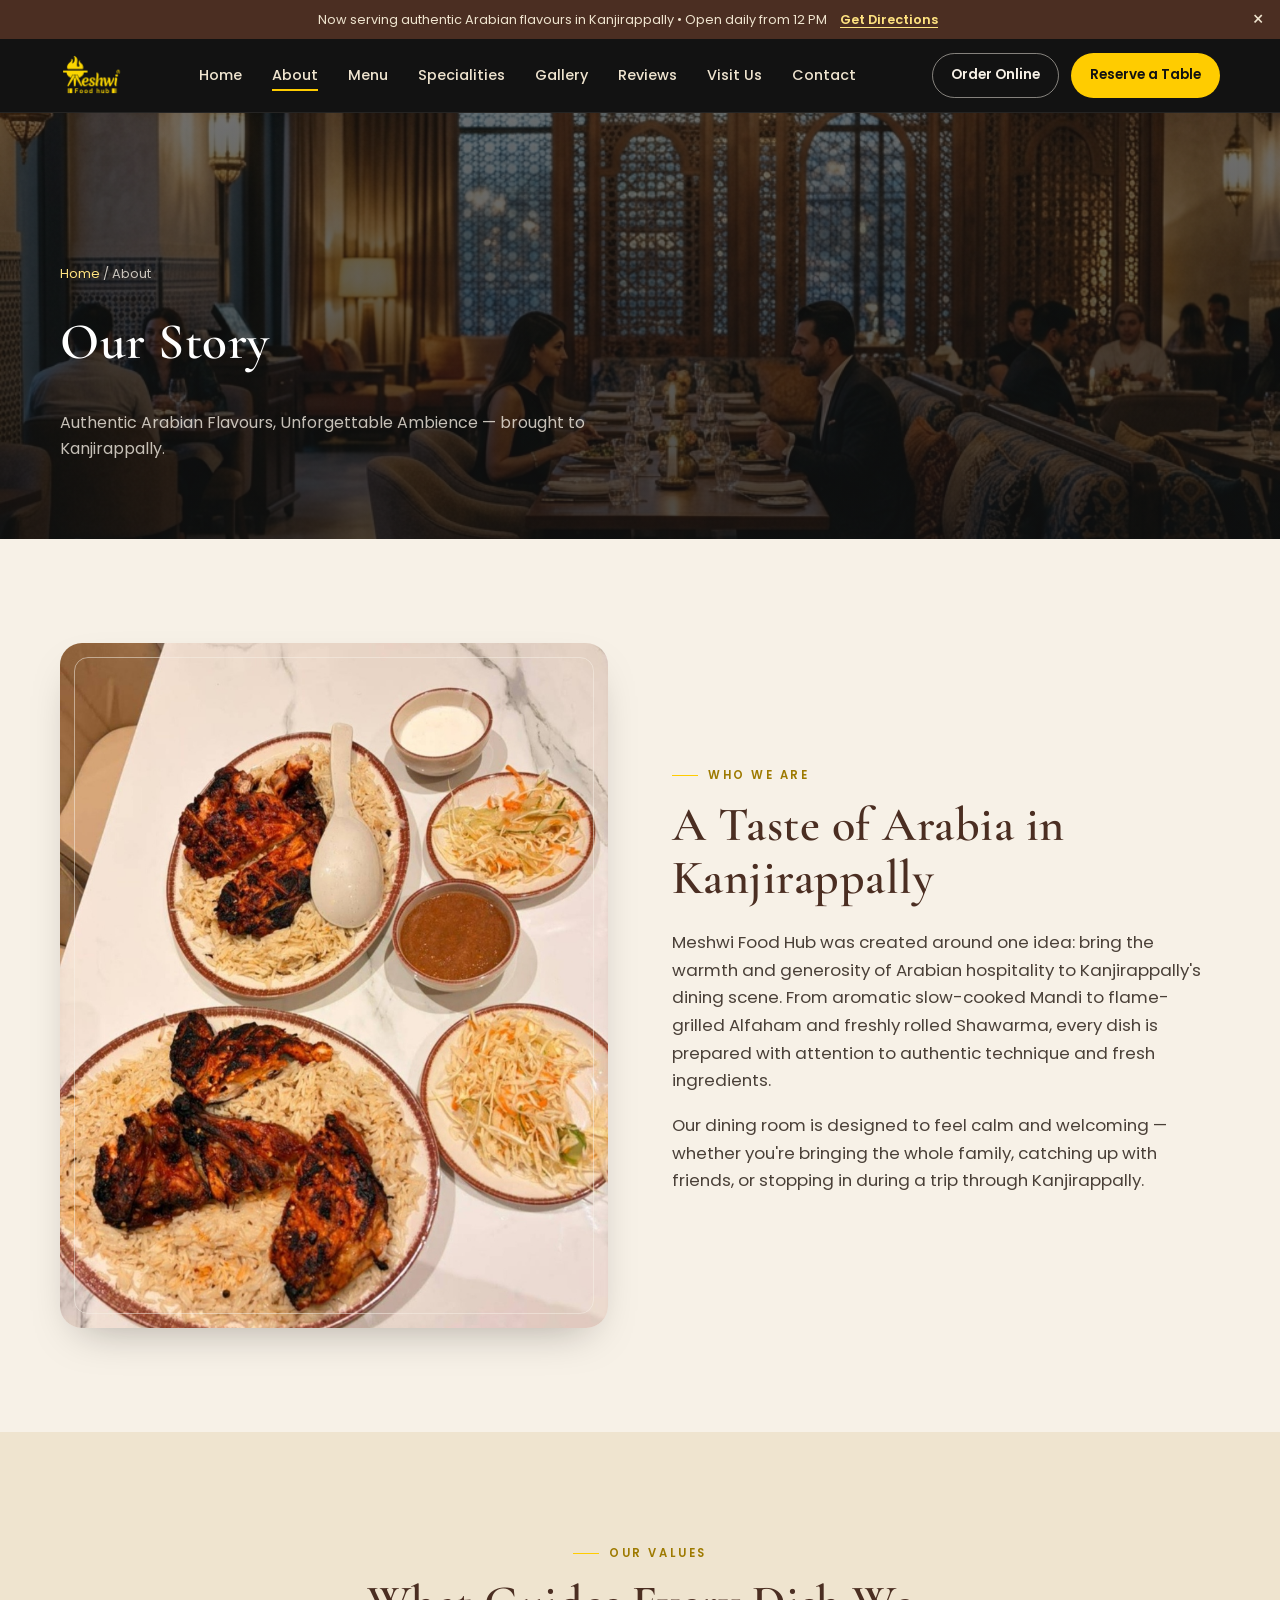
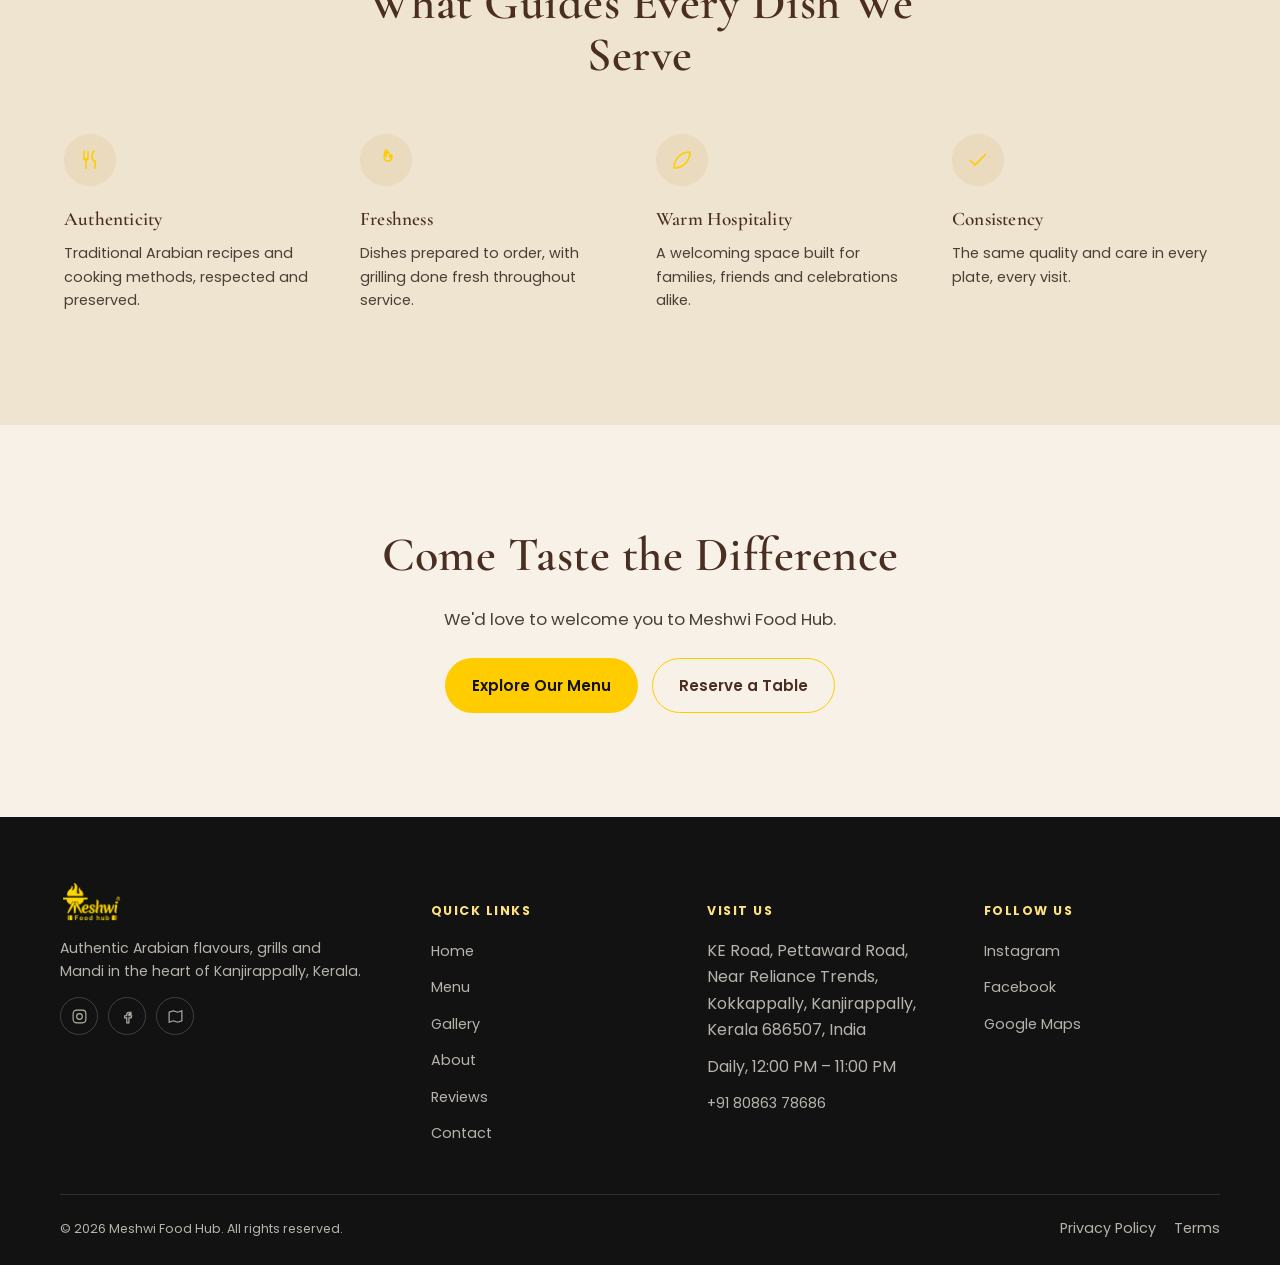
==== commit 34e6d036: "feat: initialize design system and core structural components for Meshwi Food Hub" ====
--- a/about.html
+++ b/about.html
@@ -1,16 +1,20 @@
 <!DOCTYPE html>
 <html lang="en">
+
 <head>
-<meta charset="UTF-8">
-<meta name="viewport" content="width=device-width, initial-scale=1, viewport-fit=cover">
-<title>About Us | Meshwi Food Hub Kanjirappally</title>
-<meta name="description" content="Learn about Meshwi Food Hub — an Arabian restaurant in Kanjirappally serving authentic Mandi, Shawarma and grills in a warm, family-friendly setting.">
-<link rel="canonical" href="https://www.meshwifoodhub.com/about.html">
-<link rel="preconnect" href="https://fonts.googleapis.com">
-<link rel="preconnect" href="https://fonts.gstatic.com" crossorigin>
-<link href="https://fonts.googleapis.com/css2?family=Cormorant+Garamond:wght@500;600;700&family=Poppins:wght@400;500;600;700&display=swap" rel="stylesheet">
-<link rel="stylesheet" href="css/style.css">
-<script type="application/ld+json">
+  <meta charset="UTF-8">
+  <meta name="viewport" content="width=device-width, initial-scale=1, viewport-fit=cover">
+  <title>About Us | Meshwi Food Hub Kanjirappally</title>
+  <meta name="description"
+    content="Learn about Meshwi Food Hub — an Arabian restaurant in Kanjirappally serving authentic Mandi, Shawarma and grills in a warm, family-friendly setting.">
+  <link rel="canonical" href="https://www.meshwifoodhub.com/about.html">
+  <link rel="preconnect" href="https://fonts.googleapis.com">
+  <link rel="preconnect" href="https://fonts.gstatic.com" crossorigin>
+  <link
+    href="https://fonts.googleapis.com/css2?family=Cormorant+Garamond:wght@500;600;700&family=Poppins:wght@400;500;600;700&display=swap"
+    rel="stylesheet">
+  <link rel="stylesheet" href="css/style.css">
+  <script type="application/ld+json">
 {
   "@context": "https://schema.org",
   "@type": "BreadcrumbList",
@@ -21,199 +25,255 @@
 }
 </script>
 </head>
+
 <body>
-<a class="skip-link" href="#main">Skip to content</a>
-
-<div class="announcement">
-  Now serving authentic Arabian flavours in Kanjirappally • Open daily from 12 PM
-  <a data-config-href="maps.directionsUrl" href="#" target="_blank" rel="noopener noreferrer">Get Directions</a>
-</div>
-
-<header class="site-header">
-  <div class="container header-inner">
-    <a href="index.html" class="brand" aria-label="Meshwi Food Hub home">
-      <svg class="brand-mark" viewBox="0 0 48 48" fill="currentColor"><path d="M24 4c4 6-2 9-2 14a6 6 0 0 0 12 0c0-5-6-7-3-14C23 11 25 15 22 17c-2 2-3 4-2 7 2-4 5-5 4-10M17 12c-2 2-4 5-4 9a7 7 0 0 0 10.5 6c-3-2-3-5-2.5-7.5 .5-2.5 2-4.5 2-4.5S19 18 19 21c0 3-2 4.5-3.5 3 0-3 1.5-6 1.5-12z"/><path d="M12 36c10 4 14 4 24 0M8 40h32" fill="none" stroke="currentColor" stroke-width="2" stroke-linecap="round"/></svg>
-      <span class="brand-word"><b>MESHWI</b><em>Food Hub</em></span>
-    </a>
-    <nav class="main-nav" aria-label="Primary">
-      <ul>
-        <li><a href="index.html">Home</a></li>
-        <li><a href="about.html" class="active">About</a></li>
-        <li><a href="menu.html">Menu</a></li>
-        <li><a href="index.html#specialities">Specialities</a></li>
-        <li><a href="gallery.html">Gallery</a></li>
-        <li><a href="index.html#reviews">Reviews</a></li>
-        <li><a href="index.html#visit">Visit Us</a></li>
-        <li><a href="contact.html">Contact</a></li>
-      </ul>
-    </nav>
-    <div class="header-actions">
-      <a href="index.html#order" class="btn btn-outline-light btn-sm">Order Online</a>
-      <a href="index.html#reserve" class="btn btn-primary btn-sm">Reserve a Table</a>
-      <button class="hamburger" data-menu-open aria-expanded="false" aria-controls="mobileMenu" aria-label="Open menu">
-        <svg viewBox="0 0 24 24" fill="none" stroke="currentColor" stroke-width="1.8"><path d="M4 7h16M4 12h16M4 17h16"/></svg>
-      </button>
+  <a class="skip-link" href="#main">Skip to content</a>
+
+  <div class="announcement">
+    Now serving authentic Arabian flavours in Kanjirappally • Open daily from 12 PM
+    <a data-config-href="maps.directionsUrl" href="#" target="_blank" rel="noopener noreferrer">Get Directions</a>
+    <button class="announcement__close" aria-label="Close announcement">&times;</button>
+  </div>
+
+  <header class="site-header">
+    <div class="container header-inner">
+      <a href="index.html" class="brand" aria-label="Meshwi Food Hub home">
+        <img src="assets/logo.png" alt="Meshwi Food Hub" class="brand-logo">
+      </a>
+      <nav class="main-nav" aria-label="Primary">
+        <ul>
+          <li><a href="index.html">Home</a></li>
+          <li><a href="about.html" class="active">About</a></li>
+          <li><a href="menu.html">Menu</a></li>
+          <li><a href="index.html#specialities">Specialities</a></li>
+          <li><a href="gallery.html">Gallery</a></li>
+          <li><a href="index.html#reviews">Reviews</a></li>
+          <li><a href="index.html#visit">Visit Us</a></li>
+          <li><a href="contact.html">Contact</a></li>
+        </ul>
+      </nav>
+      <div class="header-actions">
+        <a href="index.html#order" class="btn btn-outline-light btn-sm">Order Online</a>
+        <a href="index.html#reserve" class="btn btn-primary btn-sm">Reserve a Table</a>
+        <button class="hamburger" data-menu-open aria-expanded="false" aria-controls="mobileMenu"
+          aria-label="Open menu">
+          <svg viewBox="0 0 24 24" fill="none" stroke="currentColor" stroke-width="1.8">
+            <path d="M4 7h16M4 12h16M4 17h16" />
+          </svg>
+        </button>
+      </div>
+    </div>
+  </header>
+
+  <div class="mobile-menu" id="mobileMenu">
+    <div class="mobile-menu__backdrop"></div>
+    <div class="mobile-menu__panel" role="dialog" aria-modal="true" aria-label="Site menu">
+      <div class="mobile-menu__top">
+        <span class="brand-word"><b>MESHWI</b><em>Food Hub</em></span>
+        <button class="mobile-menu__close" data-menu-close aria-label="Close menu">
+          <svg viewBox="0 0 24 24" fill="none" stroke="currentColor" stroke-width="1.8">
+            <path d="M6 6l12 12M18 6 6 18" />
+          </svg>
+        </button>
+      </div>
+      <nav aria-label="Mobile primary">
+        <ul>
+          <li><a href="index.html">Home</a></li>
+          <li><a href="about.html">About</a></li>
+          <li><a href="menu.html">Menu</a></li>
+          <li><a href="index.html#specialities">Specialities</a></li>
+          <li><a href="gallery.html">Gallery</a></li>
+          <li><a href="index.html#reviews">Reviews</a></li>
+          <li><a href="index.html#visit">Visit Us</a></li>
+          <li><a href="contact.html">Contact</a></li>
+        </ul>
+      </nav>
+      <div class="mobile-menu__actions">
+        <a href="index.html#order" class="btn btn-primary btn-block">Order Online</a>
+        <a href="index.html#reserve" class="btn btn-outline-light btn-block">Reserve a Table</a>
+      </div>
     </div>
   </div>
-</header>
-
-<div class="mobile-menu" id="mobileMenu">
-  <div class="mobile-menu__backdrop"></div>
-  <div class="mobile-menu__panel" role="dialog" aria-modal="true" aria-label="Site menu">
-    <div class="mobile-menu__top">
-      <span class="brand-word"><b>MESHWI</b><em>Food Hub</em></span>
-      <button class="mobile-menu__close" data-menu-close aria-label="Close menu">
-        <svg viewBox="0 0 24 24" fill="none" stroke="currentColor" stroke-width="1.8"><path d="M6 6l12 12M18 6 6 18"/></svg>
-      </button>
+
+  <main id="main">
+    <section class="page-hero page-hero--about">
+      <div class="container">
+        <p class="breadcrumb"><a href="index.html">Home</a> / About</p>
+        <h1>Our Story</h1>
+        <p>Authentic Arabian Flavours, Unforgettable Ambience — brought to Kanjirappally.</p>
+      </div>
+    </section>
+
+    <section class="section">
+      <div class="container about-grid">
+        <div class="about-media">
+          <img src="assets/alfaham-rice.jpg" alt="Authentic Mandi and Alfaham preparation at Meshwi Food Hub"
+            loading="lazy" class="about-media__image" style="width:100%; height:100%; object-fit:cover; display:block;">
+          <div class="about-media__frame"></div>
+        </div>
+        <div>
+          <span class="eyebrow">Who We Are</span>
+          <h2 class="h-lg">A Taste of Arabia in Kanjirappally</h2>
+          <p class="subhead">Meshwi Food Hub was created around one idea: bring the warmth and generosity of Arabian
+            hospitality to Kanjirappally's dining scene. From aromatic slow-cooked Mandi to flame-grilled Alfaham and
+            freshly rolled Shawarma, every dish is prepared with attention to authentic technique and fresh ingredients.
+          </p>
+          <p class="subhead">Our dining room is designed to feel calm and welcoming — whether you're bringing the whole
+            family, catching up with friends, or stopping in during a trip through Kanjirappally.</p>
+        </div>
+      </div>
+    </section>
+
+    <section class="section section--soft">
+      <div class="container">
+        <div class="section-head center">
+          <span class="eyebrow">Our Values</span>
+          <h2 class="h-lg">What Guides Every Dish We Serve</h2>
+        </div>
+        <div class="feature-grid">
+          <div class="feature-card">
+            <div class="feature-card__icon"><svg viewBox="0 0 24 24" fill="none" stroke="currentColor"
+                stroke-width="1.6">
+                <path d="M6 3v7a2 2 0 0 0 4 0V3" />
+                <path d="M8 10v11" />
+                <path d="M17 3c-1.7 0-3 2-3 5s1.3 5 3 5v8" />
+              </svg></div>
+            <h3>Authenticity</h3>
+            <p>Traditional Arabian recipes and cooking methods, respected and preserved.</p>
+          </div>
+          <div class="feature-card">
+            <div class="feature-card__icon"><svg viewBox="0 0 24 24" fill="none" stroke="currentColor"
+                stroke-width="1.6">
+                <path
+                  d="M12 2c1 3-2 4-2 7a4 4 0 0 0 8 0c0-1.5-1-2.5-1-2.5.7 2-1 3-1 3 .5-3-2-4-2-6 0 0-2.5 2-2 5-2-1-2-3.5 0-6.5Z" />
+              </svg></div>
+            <h3>Freshness</h3>
+            <p>Dishes prepared to order, with grilling done fresh throughout service.</p>
+          </div>
+          <div class="feature-card">
+            <div class="feature-card__icon"><svg viewBox="0 0 24 24" fill="none" stroke="currentColor"
+                stroke-width="1.6">
+                <path d="M4 20C4 10 12 4 20 4c0 8-6 16-16 16Z" />
+              </svg></div>
+            <h3>Warm Hospitality</h3>
+            <p>A welcoming space built for families, friends and celebrations alike.</p>
+          </div>
+          <div class="feature-card">
+            <div class="feature-card__icon"><svg viewBox="0 0 24 24" fill="none" stroke="currentColor"
+                stroke-width="1.6">
+                <path d="M20 6 9 17l-5-5" />
+              </svg></div>
+            <h3>Consistency</h3>
+            <p>The same quality and care in every plate, every visit.</p>
+          </div>
+        </div>
+      </div>
+    </section>
+
+    <section class="section text-center">
+      <div class="container">
+        <h2 class="h-lg">Come Taste the Difference</h2>
+        <p class="subhead" style="margin:0 auto 24px;">We'd love to welcome you to Meshwi Food Hub.</p>
+        <div style="display:flex;flex-wrap:wrap;gap:14px;justify-content:center;">
+          <a href="menu.html" class="btn btn-primary">Explore Our Menu</a>
+          <a href="index.html#reserve" class="btn btn-outline">Reserve a Table</a>
+        </div>
+      </div>
+    </section>
+  </main>
+
+  <footer class="site-footer">
+    <div class="container">
+      <div class="footer-grid">
+        <div class="footer-brand">
+          <a href="index.html" class="brand">
+            <img src="assets/logo.png" alt="Meshwi Food Hub" class="brand-logo">
+          </a>
+          <p>Authentic Arabian flavours, grills and Mandi in the heart of Kanjirappally, Kerala.</p>
+          <div class="footer-social">
+            <a data-config-href="social.instagram" href="#" target="_blank" rel="noopener noreferrer"
+              aria-label="Instagram"><svg viewBox="0 0 24 24" fill="none" stroke="currentColor" stroke-width="1.6">
+                <rect x="3" y="3" width="18" height="18" rx="5" />
+                <circle cx="12" cy="12" r="4" />
+              </svg></a>
+            <a data-config-href="social.facebook" href="#" target="_blank" rel="noopener noreferrer"
+              aria-label="Facebook"><svg viewBox="0 0 24 24" fill="none" stroke="currentColor" stroke-width="1.6">
+                <path d="M14 9h3V6h-3a3 3 0 0 0-3 3v2H8v3h3v7h3v-7h3l1-3h-4V9a1 1 0 0 1 1-1Z" />
+              </svg></a>
+            <a data-config-href="maps.directionsUrl" href="#" target="_blank" rel="noopener noreferrer"
+              aria-label="Google Maps"><svg viewBox="0 0 24 24" fill="none" stroke="currentColor" stroke-width="1.6">
+                <path d="M9 4 3 6v14l6-2 6 2 6-2V4l-6 2-6-2Z" />
+              </svg></a>
+          </div>
+        </div>
+        <div>
+          <h5>Quick Links</h5>
+          <ul>
+            <li><a href="index.html">Home</a></li>
+            <li><a href="menu.html">Menu</a></li>
+            <li><a href="gallery.html">Gallery</a></li>
+            <li><a href="about.html">About</a></li>
+            <li><a href="index.html#reviews">Reviews</a></li>
+            <li><a href="contact.html">Contact</a></li>
+          </ul>
+        </div>
+        <div>
+          <h5>Visit Us</h5>
+          <ul>
+            <li><span data-config="address.full">KE Road, Pettaward Road, Near Reliance Trends, Kokkappally,
+                Kanjirappally, Kerala 686507</span></li>
+            <li><span data-config="hours.displayText">Daily, 12:00 PM–11:00 PM</span></li>
+            <li><a data-config-href="phone.link" href="#" data-config="phone.display">+91 80863 78686</a></li>
+          </ul>
+        </div>
+        <div>
+          <h5>Follow Us</h5>
+          <ul>
+            <li><a data-config-href="social.instagram" href="#" target="_blank" rel="noopener noreferrer">Instagram</a>
+            </li>
+            <li><a data-config-href="social.facebook" href="#" target="_blank" rel="noopener noreferrer">Facebook</a>
+            </li>
+            <li><a data-config-href="maps.directionsUrl" href="#" target="_blank" rel="noopener noreferrer">Google
+                Maps</a></li>
+          </ul>
+        </div>
+      </div>
+      <div class="footer-bottom">
+        <span>© <span data-year>2026</span> Meshwi Food Hub. All rights reserved.</span>
+        <div class="footer-bottom-links">
+          <a href="privacy-policy.html">Privacy Policy</a>
+          <a href="privacy-policy.html#terms">Terms</a>
+        </div>
+      </div>
     </div>
-    <nav aria-label="Mobile primary">
-      <ul>
-        <li><a href="index.html">Home</a></li>
-        <li><a href="about.html">About</a></li>
-        <li><a href="menu.html">Menu</a></li>
-        <li><a href="index.html#specialities">Specialities</a></li>
-        <li><a href="gallery.html">Gallery</a></li>
-        <li><a href="index.html#reviews">Reviews</a></li>
-        <li><a href="index.html#visit">Visit Us</a></li>
-        <li><a href="contact.html">Contact</a></li>
-      </ul>
-    </nav>
-    <div class="mobile-menu__actions">
-      <a href="index.html#order" class="btn btn-primary btn-block">Order Online</a>
-      <a href="index.html#reserve" class="btn btn-outline-light btn-block">Reserve a Table</a>
-    </div>
+  </footer>
+
+  <div class="sticky-actions">
+    <a data-config-href="phone.link" href="#"><svg viewBox="0 0 24 24" fill="none" stroke="currentColor"
+        stroke-width="1.8">
+        <path d="M5 4h4l2 5-2.5 1.5a11 11 0 0 0 5 5L15 13l5 2v4a2 2 0 0 1-2 2C10.5 21 3 13.5 3 6a2 2 0 0 1 2-2Z" />
+      </svg>Call</a>
+    <a data-config-href="maps.directionsUrl" href="#" target="_blank" rel="noopener noreferrer"><svg viewBox="0 0 24 24"
+        fill="none" stroke="currentColor" stroke-width="1.8">
+        <path d="M12 21s7-6.5 7-12a7 7 0 1 0-14 0c0 5.5 7 12 7 12Z" />
+        <circle cx="12" cy="9" r="2.5" />
+      </svg>Directions</a>
+    <a data-config-href="whatsapp.baseLink" href="#" target="_blank" rel="noopener noreferrer"><svg viewBox="0 0 24 24"
+        fill="currentColor">
+        <path
+          d="M17.5 14.4c-.3-.1-1.7-.8-1.9-.9-.3-.1-.4-.1-.6.1-.2.3-.7.9-.8 1-.1.2-.3.2-.6.1-.3-.1-1.2-.5-2.3-1.5-.9-.8-1.4-1.7-1.6-2-.2-.3 0-.5.1-.6.1-.1.3-.3.4-.5.1-.1.2-.3.3-.4.1-.2 0-.4 0-.5 0-.1-.6-1.5-.8-2-.2-.5-.4-.4-.6-.4h-.5c-.2 0-.5.1-.7.3-.2.3-1 1-1 2.4s1 2.8 1.1 3c.1.2 2 3.1 4.9 4.3.7.3 1.2.5 1.6.6.7.2 1.3.2 1.8.1.5-.1 1.7-.7 2-1.4.2-.6.2-1.1.1-1.2 0-.1-.2-.2-.5-.3Z" />
+        <path d="M12 2a10 10 0 0 0-8.6 15.1L2 22l5-1.3A10 10 0 1 0 12 2Z" />
+      </svg>WhatsApp</a>
+    <a href="menu.html" class="accent"><svg viewBox="0 0 24 24" fill="none" stroke="currentColor" stroke-width="1.8">
+        <path d="M6 3v7a2 2 0 0 0 4 0V3" />
+        <path d="M8 10v11" />
+        <path d="M17 3c-1.7 0-3 2-3 5s1.3 5 3 5v8" />
+      </svg>Order</a>
   </div>
-</div>
-
-<main id="main">
-  <section class="page-hero">
-    <div class="container">
-      <p class="breadcrumb"><a href="index.html">Home</a> / About</p>
-      <h1>Our Story</h1>
-      <p>Authentic Arabian Flavours, Unforgettable Ambience — brought to Kanjirappally.</p>
-    </div>
-  </section>
-
-  <section class="section">
-    <div class="container about-grid">
-      <div class="about-media">
-        <img src="assets/alfaham-rice.jpg" alt="Authentic Mandi and Alfaham preparation at Meshwi Food Hub" loading="lazy" class="about-media__image" style="width:100%; height:100%; object-fit:cover; display:block;">
-        <div class="about-media__frame"></div>
-      </div>
-      <div>
-        <span class="eyebrow">Who We Are</span>
-        <h2 class="h-lg">A Taste of Arabia in Kanjirappally</h2>
-        <p class="subhead">Meshwi Food Hub was created around one idea: bring the warmth and generosity of Arabian hospitality to Kanjirappally's dining scene. From aromatic slow-cooked Mandi to flame-grilled Alfaham and freshly rolled Shawarma, every dish is prepared with attention to authentic technique and fresh ingredients.</p>
-        <p class="subhead">Our dining room is designed to feel calm and welcoming — whether you're bringing the whole family, catching up with friends, or stopping in during a trip through Kanjirappally.</p>
-      </div>
-    </div>
-  </section>
-
-  <section class="section section--soft">
-    <div class="container">
-      <div class="section-head center">
-        <span class="eyebrow">Our Values</span>
-        <h2 class="h-lg">What Guides Every Dish We Serve</h2>
-      </div>
-      <div class="feature-grid">
-        <div class="feature-card">
-          <div class="feature-card__icon"><svg viewBox="0 0 24 24" fill="none" stroke="currentColor" stroke-width="1.6"><path d="M6 3v7a2 2 0 0 0 4 0V3"/><path d="M8 10v11"/><path d="M17 3c-1.7 0-3 2-3 5s1.3 5 3 5v8"/></svg></div>
-          <h3>Authenticity</h3>
-          <p>Traditional Arabian recipes and cooking methods, respected and preserved.</p>
-        </div>
-        <div class="feature-card">
-          <div class="feature-card__icon"><svg viewBox="0 0 24 24" fill="none" stroke="currentColor" stroke-width="1.6"><path d="M12 2c1 3-2 4-2 7a4 4 0 0 0 8 0c0-1.5-1-2.5-1-2.5.7 2-1 3-1 3 .5-3-2-4-2-6 0 0-2.5 2-2 5-2-1-2-3.5 0-6.5Z"/></svg></div>
-          <h3>Freshness</h3>
-          <p>Dishes prepared to order, with grilling done fresh throughout service.</p>
-        </div>
-        <div class="feature-card">
-          <div class="feature-card__icon"><svg viewBox="0 0 24 24" fill="none" stroke="currentColor" stroke-width="1.6"><path d="M4 20C4 10 12 4 20 4c0 8-6 16-16 16Z"/></svg></div>
-          <h3>Warm Hospitality</h3>
-          <p>A welcoming space built for families, friends and celebrations alike.</p>
-        </div>
-        <div class="feature-card">
-          <div class="feature-card__icon"><svg viewBox="0 0 24 24" fill="none" stroke="currentColor" stroke-width="1.6"><path d="M20 6 9 17l-5-5"/></svg></div>
-          <h3>Consistency</h3>
-          <p>The same quality and care in every plate, every visit.</p>
-        </div>
-      </div>
-    </div>
-  </section>
-
-  <section class="section text-center">
-    <div class="container">
-      <h2 class="h-lg">Come Taste the Difference</h2>
-      <p class="subhead" style="margin:0 auto 24px;">We'd love to welcome you to Meshwi Food Hub.</p>
-      <div style="display:flex;flex-wrap:wrap;gap:14px;justify-content:center;">
-        <a href="menu.html" class="btn btn-primary">Explore Our Menu</a>
-        <a href="index.html#reserve" class="btn btn-outline">Reserve a Table</a>
-      </div>
-    </div>
-  </section>
-</main>
-
-<footer class="site-footer">
-  <div class="container">
-    <div class="footer-grid">
-      <div class="footer-brand">
-        <a href="index.html" class="brand">
-          <svg class="brand-mark" viewBox="0 0 48 48" fill="currentColor"><path d="M24 4c4 6-2 9-2 14a6 6 0 0 0 12 0c0-5-6-7-3-14C23 11 25 15 22 17c-2 2-3 4-2 7 2-4 5-5 4-10M17 12c-2 2-4 5-4 9a7 7 0 0 0 10.5 6c-3-2-3-5-2.5-7.5 .5-2.5 2-4.5 2-4.5S19 18 19 21c0 3-2 4.5-3.5 3 0-3 1.5-6 1.5-12z"/><path d="M12 36c10 4 14 4 24 0M8 40h32" fill="none" stroke="currentColor" stroke-width="2" stroke-linecap="round"/></svg>
-          <span class="brand-word"><b>MESHWI</b><em>Food Hub</em></span>
-        </a>
-        <p>Authentic Arabian flavours, grills and Mandi in the heart of Kanjirappally, Kerala.</p>
-        <div class="footer-social">
-          <a data-config-href="social.instagram" href="#" target="_blank" rel="noopener noreferrer" aria-label="Instagram"><svg viewBox="0 0 24 24" fill="none" stroke="currentColor" stroke-width="1.6"><rect x="3" y="3" width="18" height="18" rx="5"/><circle cx="12" cy="12" r="4"/></svg></a>
-          <a data-config-href="social.facebook" href="#" target="_blank" rel="noopener noreferrer" aria-label="Facebook"><svg viewBox="0 0 24 24" fill="none" stroke="currentColor" stroke-width="1.6"><path d="M14 9h3V6h-3a3 3 0 0 0-3 3v2H8v3h3v7h3v-7h3l1-3h-4V9a1 1 0 0 1 1-1Z"/></svg></a>
-          <a data-config-href="maps.directionsUrl" href="#" target="_blank" rel="noopener noreferrer" aria-label="Google Maps"><svg viewBox="0 0 24 24" fill="none" stroke="currentColor" stroke-width="1.6"><path d="M9 4 3 6v14l6-2 6 2 6-2V4l-6 2-6-2Z"/></svg></a>
-        </div>
-      </div>
-      <div>
-        <h5>Quick Links</h5>
-        <ul>
-          <li><a href="index.html">Home</a></li>
-          <li><a href="menu.html">Menu</a></li>
-          <li><a href="gallery.html">Gallery</a></li>
-          <li><a href="about.html">About</a></li>
-          <li><a href="index.html#reviews">Reviews</a></li>
-          <li><a href="contact.html">Contact</a></li>
-        </ul>
-      </div>
-      <div>
-        <h5>Visit Us</h5>
-        <ul>
-          <li><span data-config="address.full">KE Road, Pettaward Road, Near Reliance Trends, Kokkappally, Kanjirappally, Kerala 686507</span></li>
-          <li><span data-config="hours.displayText">Daily, 12:00 PM–11:00 PM</span></li>
-          <li><a data-config-href="phone.link" href="#" data-config="phone.display">+91 80863 78686</a></li>
-        </ul>
-      </div>
-      <div>
-        <h5>Follow Us</h5>
-        <ul>
-          <li><a data-config-href="social.instagram" href="#" target="_blank" rel="noopener noreferrer">Instagram</a></li>
-          <li><a data-config-href="social.facebook" href="#" target="_blank" rel="noopener noreferrer">Facebook</a></li>
-          <li><a data-config-href="maps.directionsUrl" href="#" target="_blank" rel="noopener noreferrer">Google Maps</a></li>
-        </ul>
-      </div>
-    </div>
-    <div class="footer-bottom">
-      <span>© <span data-year>2026</span> Meshwi Food Hub. All rights reserved.</span>
-      <div class="footer-bottom-links">
-        <a href="privacy-policy.html">Privacy Policy</a>
-        <a href="privacy-policy.html#terms">Terms</a>
-      </div>
-    </div>
-  </div>
-</footer>
-
-<div class="sticky-actions">
-  <a data-config-href="phone.link" href="#"><svg viewBox="0 0 24 24" fill="none" stroke="currentColor" stroke-width="1.8"><path d="M5 4h4l2 5-2.5 1.5a11 11 0 0 0 5 5L15 13l5 2v4a2 2 0 0 1-2 2C10.5 21 3 13.5 3 6a2 2 0 0 1 2-2Z"/></svg>Call</a>
-  <a data-config-href="maps.directionsUrl" href="#" target="_blank" rel="noopener noreferrer"><svg viewBox="0 0 24 24" fill="none" stroke="currentColor" stroke-width="1.8"><path d="M12 21s7-6.5 7-12a7 7 0 1 0-14 0c0 5.5 7 12 7 12Z"/><circle cx="12" cy="9" r="2.5"/></svg>Directions</a>
-  <a data-config-href="whatsapp.baseLink" href="#" target="_blank" rel="noopener noreferrer"><svg viewBox="0 0 24 24" fill="currentColor"><path d="M17.5 14.4c-.3-.1-1.7-.8-1.9-.9-.3-.1-.4-.1-.6.1-.2.3-.7.9-.8 1-.1.2-.3.2-.6.1-.3-.1-1.2-.5-2.3-1.5-.9-.8-1.4-1.7-1.6-2-.2-.3 0-.5.1-.6.1-.1.3-.3.4-.5.1-.1.2-.3.3-.4.1-.2 0-.4 0-.5 0-.1-.6-1.5-.8-2-.2-.5-.4-.4-.6-.4h-.5c-.2 0-.5.1-.7.3-.2.3-1 1-1 2.4s1 2.8 1.1 3c.1.2 2 3.1 4.9 4.3.7.3 1.2.5 1.6.6.7.2 1.3.2 1.8.1.5-.1 1.7-.7 2-1.4.2-.6.2-1.1.1-1.2 0-.1-.2-.2-.5-.3Z"/><path d="M12 2a10 10 0 0 0-8.6 15.1L2 22l5-1.3A10 10 0 1 0 12 2Z"/></svg>WhatsApp</a>
-  <a href="menu.html" class="accent"><svg viewBox="0 0 24 24" fill="none" stroke="currentColor" stroke-width="1.8"><path d="M6 3v7a2 2 0 0 0 4 0V3"/><path d="M8 10v11"/><path d="M17 3c-1.7 0-3 2-3 5s1.3 5 3 5v8"/></svg>Order</a>
-</div>
-
-<script src="js/config.js"></script>
-<script src="js/menu-data.js"></script>
-<script src="js/main.js"></script>
+
+  <script src="js/config.js"></script>
+  <script src="js/menu-data.js"></script>
+  <script src="js/main.js"></script>
 </body>
-</html>
+
+</html>
--- a/css/style.css
+++ b/css/style.css
@@ -6,509 +6,2134 @@
    Signature motif: hand-drawn mashrabiya lattice linework
    ========================================================= */
 
-:root{
-  --charcoal:#121212;
-  --charcoal-soft:#1c1917;
-  --ivory:#F7F1E7;
-  --ivory-dim:#efe4cf;
-  --orange:#FFCC00; /* Vibrant Brand Logo Yellow */
-  --orange-deep:#E6B800; /* Darker yellow for hovers */
-  --orange-text:#9E7A00; /* High contrast dark gold/amber for text on light backgrounds */
-  --gold:#FFCC00;
-  --gold-soft:#FFE380;
-  --brown:#4B2E22;
-  --white:#FFFFFF;
-
-  --ink:#1b1712;
-  --ink-soft:#4a4038;
-  --line:rgba(75,46,34,.15);
-  --line-dark:rgba(247,241,231,.14);
-
-  --font-display:'Cormorant Garamond', 'Times New Roman', serif;
-  --font-body:'Poppins', 'Segoe UI', sans-serif;
-
-  --container:1240px;
-  --radius-lg:22px;
-  --radius-md:14px;
-  --radius-sm:8px;
-
-  --shadow-soft:0 18px 45px -20px rgba(18,12,8,.35);
-  --shadow-card:0 10px 30px -14px rgba(18,12,8,.28);
-
-  --ease:cubic-bezier(.22,.61,.36,1);
-  --sticky-bar-h:64px;
-}
-
-*,*::before,*::after{box-sizing:border-box;}
-html{scroll-behavior:smooth;}
-@media (prefers-reduced-motion: reduce){
-  html{scroll-behavior:auto;}
-  *,*::before,*::after{animation-duration:.001ms !important; animation-iteration-count:1 !important; transition-duration:.001ms !important; scroll-behavior:auto !important;}
-}
-
-body{
-  margin:0;
-  background:var(--ivory);
-  color:var(--ink);
-  font-family:var(--font-body);
-  font-size:16px;
-  line-height:1.65;
-  -webkit-font-smoothing:antialiased;
-  padding-bottom:calc(var(--sticky-bar-h) + env(safe-area-inset-bottom));
-}
-@media (min-width:900px){ body{ padding-bottom:0; } }
-
-img{max-width:100%;display:block;}
-a{color:inherit;text-decoration:none;}
-button{font-family:inherit;cursor:pointer;}
-ul{list-style:none;margin:0;padding:0;}
-h1,h2,h3,h4{font-family:var(--font-display);font-weight:600;color:var(--brown);margin:0 0 .5em;letter-spacing:.01em;}
-p{margin:0 0 1em;}
+:root {
+  --charcoal: #121212;
+  --charcoal-soft: #1c1917;
+  --ivory: #F7F1E7;
+  --ivory-dim: #efe4cf;
+  --orange: #FFCC00;
+  /* Vibrant Brand Logo Yellow */
+  --orange-deep: #E6B800;
+  /* Darker yellow for hovers */
+  --orange-text: #9E7A00;
+  /* High contrast dark gold/amber for text on light backgrounds */
+  --gold: #FFCC00;
+  --gold-soft: #FFE380;
+  --brown: #4B2E22;
+  --white: #FFFFFF;
+
+  --ink: #1b1712;
+  --ink-soft: #4a4038;
+  --line: rgba(75, 46, 34, .15);
+  --line-dark: rgba(247, 241, 231, .14);
+
+  --font-display: 'Cormorant Garamond', 'Times New Roman', serif;
+  --font-body: 'Poppins', 'Segoe UI', sans-serif;
+
+  --container: 1240px;
+  --radius-lg: 22px;
+  --radius-md: 14px;
+  --radius-sm: 8px;
+
+  --shadow-soft: 0 18px 45px -20px rgba(18, 12, 8, .35);
+  --shadow-card: 0 10px 30px -14px rgba(18, 12, 8, .28);
+
+  --ease: cubic-bezier(.22, .61, .36, 1);
+  --sticky-bar-h: 64px;
+}
+
+*,
+*::before,
+*::after {
+  box-sizing: border-box;
+}
+
+html {
+  scroll-behavior: smooth;
+}
+
+@media (prefers-reduced-motion: reduce) {
+  html {
+    scroll-behavior: auto;
+  }
+
+  *,
+  *::before,
+  *::after {
+    animation-duration: .001ms !important;
+    animation-iteration-count: 1 !important;
+    transition-duration: .001ms !important;
+    scroll-behavior: auto !important;
+  }
+}
+
+body {
+  margin: 0;
+  background: var(--ivory);
+  color: var(--ink);
+  font-family: var(--font-body);
+  font-size: 16px;
+  line-height: 1.65;
+  -webkit-font-smoothing: antialiased;
+  padding-bottom: calc(var(--sticky-bar-h) + env(safe-area-inset-bottom));
+}
+
+@media (min-width:900px) {
+  body {
+    padding-bottom: 0;
+  }
+}
+
+img {
+  max-width: 100%;
+  display: block;
+}
+
+a {
+  color: inherit;
+  text-decoration: none;
+}
+
+button {
+  font-family: inherit;
+  cursor: pointer;
+}
+
+ul {
+  list-style: none;
+  margin: 0;
+  padding: 0;
+}
+
+h1,
+h2,
+h3,
+h4 {
+  font-family: var(--font-display);
+  font-weight: 600;
+  color: var(--brown);
+  margin: 0 0 .5em;
+  letter-spacing: .01em;
+}
+
+p {
+  margin: 0 0 1em;
+}
 
 /* Skip link */
-.skip-link{
-  position:absolute; left:12px; top:-60px; background:var(--charcoal); color:var(--ivory);
-  padding:.7em 1.2em; border-radius:var(--radius-sm); z-index:999; transition:top .2s var(--ease);
-}
-.skip-link:focus{top:12px;}
+.skip-link {
+  position: absolute;
+  left: 12px;
+  top: -60px;
+  background: var(--charcoal);
+  color: var(--ivory);
+  padding: .7em 1.2em;
+  border-radius: var(--radius-sm);
+  z-index: 999;
+  transition: top .2s var(--ease);
+}
+
+.skip-link:focus {
+  top: 12px;
+}
 
 /* Focus visibility */
-a:focus-visible, button:focus-visible, input:focus-visible, select:focus-visible, textarea:focus-visible, summary:focus-visible{
-  outline:3px solid var(--orange); outline-offset:3px; border-radius:4px;
-}
-
-.container{max-width:var(--container); margin:0 auto; padding:0 20px;}
-@media (min-width:640px){ .container{padding:0 32px;} }
-@media (min-width:1100px){ .container{padding:0 40px;} }
-
-.section{ padding:72px 0; position:relative; }
-.section-tight{ padding:48px 0; }
-@media (min-width:900px){ .section{ padding:104px 0; } .section-tight{padding:64px 0;} }
-
-.section--charcoal{ background:var(--charcoal); color:var(--ivory-dim); }
-.section--charcoal h2, .section--charcoal h3{ color:var(--ivory); }
-.section--soft{ background:var(--ivory-dim); }
-
-.section--charcoal .eyebrow{ color:var(--orange); }
-.section--charcoal .eyebrow::before{ background:var(--gold); }
-
-.eyebrow{
-  font-family:var(--font-body); font-weight:600; letter-spacing:.22em; text-transform:uppercase;
-  font-size:.72rem; color:var(--orange-text); display:inline-flex; align-items:center; gap:10px; margin-bottom:14px;
-}
-.eyebrow::before{ content:""; width:26px; height:1px; background:var(--gold); display:inline-block; }
-
-.section-head{ max-width:640px; margin-bottom:44px; }
-.section-head.center{ margin-left:auto; margin-right:auto; text-align:center; }
-h2.h-lg{ font-size:clamp(2rem, 4.4vw, 3rem); line-height:1.1; }
-.subhead{ color:var(--ink-soft); font-size:1.05rem; max-width:52ch; }
-.section--charcoal .subhead{ color:rgba(247,241,231,.72); }
+a:focus-visible,
+button:focus-visible,
+input:focus-visible,
+select:focus-visible,
+textarea:focus-visible,
+summary:focus-visible {
+  outline: 3px solid var(--orange);
+  outline-offset: 3px;
+  border-radius: 4px;
+}
+
+.container {
+  max-width: var(--container);
+  margin: 0 auto;
+  padding: 0 20px;
+}
+
+@media (min-width:640px) {
+  .container {
+    padding: 0 32px;
+  }
+}
+
+@media (min-width:1100px) {
+  .container {
+    padding: 0 40px;
+  }
+}
+
+.section {
+  padding: 72px 0;
+  position: relative;
+}
+
+.section-tight {
+  padding: 48px 0;
+}
+
+@media (min-width:900px) {
+  .section {
+    padding: 104px 0;
+  }
+
+  .section-tight {
+    padding: 64px 0;
+  }
+}
+
+.section--charcoal {
+  background: var(--charcoal);
+  color: var(--ivory-dim);
+}
+
+.section--charcoal h2,
+.section--charcoal h3 {
+  color: var(--ivory);
+}
+
+.section--soft {
+  background: var(--ivory-dim);
+}
+
+.section--charcoal .eyebrow {
+  color: var(--orange);
+}
+
+.section--charcoal .eyebrow::before {
+  background: var(--gold);
+}
+
+.eyebrow {
+  font-family: var(--font-body);
+  font-weight: 600;
+  letter-spacing: .22em;
+  text-transform: uppercase;
+  font-size: .72rem;
+  color: var(--orange-text);
+  display: inline-flex;
+  align-items: center;
+  gap: 10px;
+  margin-bottom: 14px;
+}
+
+.eyebrow::before {
+  content: "";
+  width: 26px;
+  height: 1px;
+  background: var(--gold);
+  display: inline-block;
+}
+
+.section-head {
+  max-width: 640px;
+  margin-bottom: 44px;
+}
+
+.section-head.center {
+  margin-left: auto;
+  margin-right: auto;
+  text-align: center;
+}
+
+h2.h-lg {
+  font-size: clamp(2rem, 4.4vw, 3rem);
+  line-height: 1.1;
+}
+
+.subhead {
+  color: var(--ink-soft);
+  font-size: 1.05rem;
+  max-width: 52ch;
+}
+
+.section--charcoal .subhead {
+  color: rgba(247, 241, 231, .72);
+}
 
 /* Divider — the signature lattice motif, used sparingly between major sections */
-.lattice-divider{
-  display:flex; align-items:center; justify-content:center; gap:14px; margin:0 auto; width:100%; max-width:220px; padding:8px 0;
-}
-.lattice-divider span{ flex:1; height:1px; background:linear-gradient(90deg, transparent, var(--gold), transparent); }
-.lattice-divider svg{ flex:none; width:22px; height:22px; color:var(--gold); }
+.lattice-divider {
+  display: flex;
+  align-items: center;
+  justify-content: center;
+  gap: 14px;
+  margin: 0 auto;
+  width: 100%;
+  max-width: 220px;
+  padding: 8px 0;
+}
+
+.lattice-divider span {
+  flex: 1;
+  height: 1px;
+  background: linear-gradient(90deg, transparent, var(--gold), transparent);
+}
+
+.lattice-divider svg {
+  flex: none;
+  width: 22px;
+  height: 22px;
+  color: var(--gold);
+}
 
 /* Buttons */
-.btn{
-  display:inline-flex; align-items:center; justify-content:center; gap:.55em;
-  padding:14px 26px; min-height:48px; border-radius:999px; font-weight:600; font-size:.95rem;
-  border:1px solid transparent; transition:transform .25s var(--ease), background .25s var(--ease), border-color .25s var(--ease), color .25s var(--ease);
-  white-space:nowrap;
-}
-.btn:active{ transform:scale(.97); }
-.btn-primary{ background:var(--orange); color:#121212; }
-.btn-primary:hover{ background:var(--orange-deep); color:#121212; }
-.btn-outline{ background:transparent; border-color:var(--gold); color:var(--brown); }
-.btn-outline:hover{ background:rgba(201,162,93,.12); }
-.btn-outline-light{ background:transparent; border-color:rgba(247,241,231,.5); color:var(--ivory); }
-.btn-outline-light:hover{ background:rgba(247,241,231,.1); border-color:var(--gold); }
-.btn-ghost{ background:transparent; color:var(--brown); padding:10px 6px; min-height:auto; text-decoration:underline; text-underline-offset:4px; text-decoration-color:var(--gold); }
-.btn-sm{ padding:10px 18px; min-height:40px; font-size:.85rem; }
-.btn-block{ width:100%; }
-.btn svg{ width:18px; height:18px; flex:none; }
-
-/* =========================== ANNOUNCEMENT BAR =========================== */
-.announcement{
-  background:var(--brown); color:var(--ivory-dim); font-size:.8rem; text-align:center;
-  padding:9px 16px; position:relative; z-index:60;
-}
-.announcement a{ color:var(--gold-soft); font-weight:600; margin-left:10px; text-decoration:underline; text-underline-offset:3px; white-space:nowrap; }
+.btn {
+  display: inline-flex;
+  align-items: center;
+  justify-content: center;
+  gap: .55em;
+  padding: 14px 26px;
+  min-height: 48px;
+  border-radius: 999px;
+  font-weight: 600;
+  font-size: .95rem;
+  border: 1px solid transparent;
+  transition: transform .25s var(--ease), background .25s var(--ease), border-color .25s var(--ease), color .25s var(--ease);
+  white-space: nowrap;
+}
+
+.btn:active {
+  transform: scale(.97);
+}
+
+.btn-primary {
+  background: var(--orange);
+  color: #121212;
+}
+
+.btn-primary:hover {
+  background: var(--orange-deep);
+  color: #121212;
+}
+
+.btn-outline {
+  background: transparent;
+  border-color: var(--gold);
+  color: var(--brown);
+}
+
+.btn-outline:hover {
+  background: rgba(201, 162, 93, .12);
+}
+
+.btn-outline-light {
+  background: transparent;
+  border-color: rgba(247, 241, 231, .5);
+  color: var(--ivory);
+}
+
+.btn-outline-light:hover {
+  background: rgba(247, 241, 231, .1);
+  border-color: var(--gold);
+}
+
+.btn-ghost {
+  background: transparent;
+  color: var(--brown);
+  padding: 10px 6px;
+  min-height: auto;
+  text-decoration: underline;
+  text-underline-offset: 4px;
+  text-decoration-color: var(--gold);
+}
+
+.btn-sm {
+  padding: 10px 18px;
+  min-height: 40px;
+  font-size: .85rem;
+}
+
+.btn-block {
+  width: 100%;
+}
+
+.btn svg {
+  width: 18px;
+  height: 18px;
+  flex: none;
+}
+
+.announcement {
+  background: var(--brown);
+  color: var(--ivory-dim);
+  font-size: .8rem;
+  text-align: center;
+  padding: 9px 40px 9px 16px;
+  position: relative;
+  z-index: 60;
+}
+
+.announcement a {
+  color: var(--gold-soft);
+  font-weight: 600;
+  margin-left: 10px;
+  text-decoration: underline;
+  text-underline-offset: 3px;
+  white-space: nowrap;
+}
+
+.announcement__close {
+  position: absolute;
+  right: 12px;
+  top: 50%;
+  transform: translateY(-50%);
+  background: none;
+  border: none;
+  color: var(--ivory-dim);
+  font-size: 1.2rem;
+  cursor: pointer;
+  display: flex;
+  align-items: center;
+  justify-content: center;
+  padding: 4px;
+  line-height: 1;
+  transition: color .2s var(--ease);
+}
+
+.announcement__close:hover {
+  color: var(--white);
+}
 
 /* =========================== HEADER / NAV =========================== */
-.site-header{
-  position:sticky; top:0; z-index:70; background:var(--charcoal); border-bottom:1px solid rgba(247,241,231,.08); transition:background .35s var(--ease), box-shadow .35s var(--ease), padding .3s var(--ease);
-  padding:14px 0;
-}
-.site-header.is-scrolled{ background:rgba(18,18,18,.96); backdrop-filter:blur(10px); box-shadow:0 8px 30px -18px rgba(0,0,0,.6); padding:10px 0; }
-.header-inner{ display:flex; align-items:center; justify-content:space-between; gap:18px; }
-
-.brand{ display:flex; align-items:center; gap:10px; color:var(--ivory); }
-.brand-mark{ width:42px; height:42px; flex:none; color:var(--gold); }
-.brand-word{ line-height:1.05; font-family:var(--font-display); }
-.brand-word b{ display:block; font-size:1.18rem; font-weight:700; letter-spacing:.04em; }
-.brand-word em{ display:block; font-style:normal; font-size:.62rem; letter-spacing:.32em; text-transform:uppercase; color:var(--gold); }
-
-.main-nav{ display:none; }
-.main-nav ul{ display:flex; align-items:center; gap:30px; }
-.main-nav a{
-  color:var(--ivory-dim); font-size:.9rem; font-weight:500; position:relative; padding:6px 0;
-}
-.main-nav a::after{ content:""; position:absolute; left:0; right:0; bottom:0; height:2px; background:var(--orange); transform:scaleX(0); transform-origin:left; transition:transform .25s var(--ease); }
-.main-nav a:hover::after, .main-nav a.active::after{ transform:scaleX(1); }
-
-.header-actions{ display:flex; align-items:center; gap:12px; }
-.header-actions .btn-outline-light{ display:none; }
-@media (min-width:900px){
-  .main-nav{ display:block; }
-  .header-actions .btn-outline-light{ display:inline-flex; }
-}
-
-.hamburger{
-  display:inline-flex; align-items:center; justify-content:center; width:46px; height:46px; border-radius:10px;
-  background:rgba(247,241,231,.08); border:1px solid rgba(247,241,231,.18); color:var(--ivory);
-}
-@media (min-width:900px){ .hamburger{ display:none; } }
-.hamburger svg{ width:22px; height:22px; }
+.site-header {
+  position: sticky;
+  top: 0;
+  z-index: 70;
+  background: var(--charcoal);
+  border-bottom: 1px solid rgba(247, 241, 231, .08);
+  transition: background .35s var(--ease), box-shadow .35s var(--ease), padding .3s var(--ease);
+  padding: 14px 0;
+}
+
+.site-header.is-scrolled {
+  background: rgba(18, 18, 18, .96);
+  backdrop-filter: blur(10px);
+  box-shadow: 0 8px 30px -18px rgba(0, 0, 0, .6);
+  padding: 10px 0;
+}
+
+.header-inner {
+  display: flex;
+  align-items: center;
+  justify-content: space-between;
+  gap: 18px;
+}
+
+.brand {
+  display: flex;
+  align-items: center;
+  gap: 10px;
+  color: var(--ivory);
+}
+
+.brand-logo {
+  height: clamp(34px, 4.5vw, 42px);
+  width: auto;
+  display: block;
+}
+
+.brand-mark {
+  width: 42px;
+  height: 42px;
+  flex: none;
+  color: var(--gold);
+}
+
+.brand-word {
+  line-height: 1.05;
+  font-family: var(--font-display);
+}
+
+.brand-word b {
+  display: block;
+  font-size: 1.18rem;
+  font-weight: 700;
+  letter-spacing: .04em;
+}
+
+.brand-word em {
+  display: block;
+  font-style: normal;
+  font-size: .62rem;
+  letter-spacing: .32em;
+  text-transform: uppercase;
+  color: var(--gold);
+}
+
+.main-nav {
+  display: none;
+}
+
+.main-nav ul {
+  display: flex;
+  align-items: center;
+  gap: 30px;
+}
+
+.main-nav a {
+  color: var(--ivory-dim);
+  font-size: .9rem;
+  font-weight: 500;
+  position: relative;
+  padding: 6px 0;
+}
+
+.main-nav a::after {
+  content: "";
+  position: absolute;
+  left: 0;
+  right: 0;
+  bottom: 0;
+  height: 2px;
+  background: var(--orange);
+  transform: scaleX(0);
+  transform-origin: left;
+  transition: transform .25s var(--ease);
+}
+
+.main-nav a:hover::after,
+.main-nav a.active::after {
+  transform: scaleX(1);
+}
+
+.header-actions {
+  display: flex;
+  align-items: center;
+  gap: 12px;
+}
+
+.header-actions .btn-outline-light {
+  display: none;
+}
+
+@media (min-width:900px) {
+  .main-nav {
+    display: block;
+  }
+
+  .header-actions .btn-outline-light {
+    display: inline-flex;
+  }
+}
+
+.hamburger {
+  display: inline-flex;
+  align-items: center;
+  justify-content: center;
+  width: 46px;
+  height: 46px;
+  border-radius: 10px;
+  background: rgba(247, 241, 231, .08);
+  border: 1px solid rgba(247, 241, 231, .18);
+  color: var(--ivory);
+}
+
+@media (min-width:900px) {
+  .hamburger {
+    display: none;
+  }
+}
+
+.hamburger svg {
+  width: 22px;
+  height: 22px;
+}
 
 /* Mobile menu panel */
-.mobile-menu{
-  position:fixed; inset:0; z-index:90; visibility:hidden; pointer-events:none;
-}
-.mobile-menu.is-open{ visibility:visible; pointer-events:auto; }
-.mobile-menu__backdrop{
-  position:absolute; inset:0; background:rgba(18,18,18,.55); opacity:0; transition:opacity .3s var(--ease);
-}
-.mobile-menu.is-open .mobile-menu__backdrop{ opacity:1; }
-.mobile-menu__panel{
-  position:absolute; top:0; right:0; bottom:0; width:min(340px, 86vw); background:var(--charcoal); color:var(--ivory);
-  padding:22px 26px; padding-top:calc(22px + env(safe-area-inset-top));
-  transform:translateX(100%); transition:transform .35s var(--ease);
-  display:flex; flex-direction:column; overflow-y:auto;
-}
-.mobile-menu.is-open .mobile-menu__panel{ transform:translateX(0); }
-.mobile-menu__top{ display:flex; justify-content:space-between; align-items:center; margin-bottom:26px; }
-.mobile-menu__close{ width:42px; height:42px; border-radius:10px; background:rgba(247,241,231,.08); border:1px solid rgba(247,241,231,.18); color:var(--ivory); display:inline-flex; align-items:center; justify-content:center; }
-.mobile-menu__close svg{ width:20px; height:20px; }
-.mobile-menu nav ul{ display:flex; flex-direction:column; }
-.mobile-menu nav a{ display:block; padding:14px 4px; font-size:1.15rem; font-family:var(--font-display); border-bottom:1px solid rgba(247,241,231,.1); }
-.mobile-menu__actions{ margin-top:24px; display:flex; flex-direction:column; gap:12px; }
+.mobile-menu {
+  position: fixed;
+  inset: 0;
+  z-index: 90;
+  visibility: hidden;
+  pointer-events: none;
+}
+
+.mobile-menu.is-open {
+  visibility: visible;
+  pointer-events: auto;
+}
+
+.mobile-menu__backdrop {
+  position: absolute;
+  inset: 0;
+  background: rgba(18, 18, 18, .55);
+  opacity: 0;
+  transition: opacity .3s var(--ease);
+}
+
+.mobile-menu.is-open .mobile-menu__backdrop {
+  opacity: 1;
+}
+
+.mobile-menu__panel {
+  position: absolute;
+  top: 0;
+  right: 0;
+  bottom: 0;
+  width: min(340px, 86vw);
+  background: var(--charcoal);
+  color: var(--ivory);
+  padding: 22px 26px;
+  padding-top: calc(22px + env(safe-area-inset-top));
+  transform: translateX(100%);
+  transition: transform .35s var(--ease);
+  display: flex;
+  flex-direction: column;
+  overflow-y: auto;
+}
+
+.mobile-menu.is-open .mobile-menu__panel {
+  transform: translateX(0);
+}
+
+.mobile-menu__top {
+  display: flex;
+  justify-content: space-between;
+  align-items: center;
+  margin-bottom: 26px;
+}
+
+.mobile-menu__close {
+  width: 42px;
+  height: 42px;
+  border-radius: 10px;
+  background: rgba(247, 241, 231, .08);
+  border: 1px solid rgba(247, 241, 231, .18);
+  color: var(--ivory);
+  display: inline-flex;
+  align-items: center;
+  justify-content: center;
+}
+
+.mobile-menu__close svg {
+  width: 20px;
+  height: 20px;
+}
+
+.mobile-menu nav ul {
+  display: flex;
+  flex-direction: column;
+}
+
+.mobile-menu nav a {
+  display: block;
+  padding: 14px 4px;
+  font-size: 1.15rem;
+  font-family: var(--font-display);
+  border-bottom: 1px solid rgba(247, 241, 231, .1);
+}
+
+.mobile-menu__actions {
+  margin-top: 24px;
+  display: flex;
+  flex-direction: column;
+  gap: 12px;
+}
 
 /* =========================== HERO =========================== */
-.hero{
-  position:relative; color:var(--white); min-height:min(92vh, 780px);
-  display:flex; align-items:flex-end;
+.hero {
+  position: relative;
+  color: var(--white);
+  min-height: min(92vh, 780px);
+  display: flex;
+  align-items: flex-end;
   background:
-    linear-gradient(180deg, rgba(18,18,18,.35) 0%, rgba(18,18,18,.55) 45%, rgba(18,18,18,.92) 100%),
-    radial-gradient(120% 120% at 15% 0%, rgba(75,46,34,.4), transparent 60%),
+    linear-gradient(180deg, rgba(18, 18, 18, .35) 0%, rgba(18, 18, 18, .55) 45%, rgba(18, 18, 18, .92) 100%),
+    radial-gradient(120% 120% at 15% 0%, rgba(75, 46, 34, .4), transparent 60%),
     url('../assets/hero-mandi.png') no-repeat center center / cover;
-  overflow:hidden;
-  margin-top:-1px;
-}
-.hero__inner{ position:relative; z-index:2; padding:110px 0 56px; width:100%; }
-.hero__content{ max-width:680px; }
-.hero .eyebrow{ color:var(--gold-soft); }
-.hero .eyebrow::before{ background:var(--gold-soft); }
-.hero h1{
-  color:var(--white); font-size:clamp(2.3rem, 6.4vw, 4.1rem); line-height:1.06; margin-bottom:.42em;
-}
-.hero p.lead{ color:rgba(247,241,231,.86); font-size:clamp(1rem,2vw,1.15rem); max-width:52ch; margin-bottom:1.8em; }
-.hero__ctas{ display:flex; flex-wrap:wrap; gap:14px; align-items:center; margin-bottom:26px; }
-.hero__call{ color:var(--gold-soft); font-weight:600; display:inline-flex; align-items:center; gap:8px; text-decoration:underline; text-underline-offset:4px; }
-.hero__call svg{ width:16px; height:16px; }
-
-.rating-card{
-  display:inline-flex; align-items:center; gap:16px; background:rgba(18,18,18,.55); backdrop-filter:blur(6px);
-  border:1px solid rgba(247,241,231,.16); border-radius:var(--radius-md); padding:14px 20px; max-width:100%;
-}
-.rating-card__score{ font-family:var(--font-display); font-size:1.9rem; font-weight:700; color:var(--gold); line-height:1; }
-.rating-card__meta{ font-size:.78rem; color:rgba(247,241,231,.82); line-height:1.5; }
-.rating-card__stars{ color:var(--gold); letter-spacing:2px; font-size:.85rem; }
+  overflow: hidden;
+  margin-top: -1px;
+}
+
+.hero__inner {
+  position: relative;
+  z-index: 2;
+  padding: 110px 0 56px;
+  width: 100%;
+}
+
+.hero__content {
+  max-width: 680px;
+}
+
+.hero .eyebrow {
+  color: var(--gold-soft);
+}
+
+.hero .eyebrow::before {
+  background: var(--gold-soft);
+}
+
+.hero h1 {
+  color: var(--white);
+  font-size: clamp(2.3rem, 6.4vw, 4.1rem);
+  line-height: 1.06;
+  margin-bottom: .42em;
+}
+
+.hero p.lead {
+  color: rgba(247, 241, 231, .86);
+  font-size: clamp(1rem, 2vw, 1.15rem);
+  max-width: 52ch;
+  margin-bottom: 1.8em;
+}
+
+.hero__ctas {
+  display: flex;
+  flex-wrap: wrap;
+  gap: 14px;
+  align-items: center;
+  margin-bottom: 26px;
+}
+
+.hero__call {
+  color: var(--gold-soft);
+  font-weight: 600;
+  display: inline-flex;
+  align-items: center;
+  gap: 8px;
+  text-decoration: underline;
+  text-underline-offset: 4px;
+}
+
+.hero__call svg {
+  width: 16px;
+  height: 16px;
+}
+
+.rating-card {
+  display: inline-flex;
+  align-items: center;
+  gap: 16px;
+  background: rgba(18, 18, 18, .55);
+  backdrop-filter: blur(6px);
+  border: 1px solid rgba(247, 241, 231, .16);
+  border-radius: var(--radius-md);
+  padding: 14px 20px;
+  max-width: 100%;
+}
+
+.rating-card__score {
+  font-family: var(--font-display);
+  font-size: 1.9rem;
+  font-weight: 700;
+  color: var(--gold);
+  line-height: 1;
+}
+
+.rating-card__meta {
+  font-size: .78rem;
+  color: rgba(247, 241, 231, .82);
+  line-height: 1.5;
+}
+
+.rating-card__stars {
+  color: var(--gold);
+  letter-spacing: 2px;
+  font-size: .85rem;
+}
 
 /* =========================== QUICK INFO STRIP =========================== */
-.info-strip{ margin-top:-64px; position:relative; z-index:5; }
-.info-grid{ display:grid; grid-template-columns:1fr; gap:14px; }
-@media (min-width:640px){ .info-grid{ grid-template-columns:repeat(2,1fr); } }
-@media (min-width:980px){ .info-grid{ grid-template-columns:repeat(4,1fr); } }
-.info-card{
-  background:var(--white); border-radius:var(--radius-md); padding:20px 20px; box-shadow:var(--shadow-card);
-  display:flex; gap:14px; align-items:flex-start; border:1px solid var(--line); transition:transform .25s var(--ease), box-shadow .25s var(--ease);
-}
-a.info-card:hover, button.info-card:hover{ transform:translateY(-4px); box-shadow:var(--shadow-soft); }
-.info-card__icon{ width:42px; height:42px; border-radius:50%; background:rgba(255,204,0,.15); color:var(--orange-text); display:flex; align-items:center; justify-content:center; flex:none; }
-.info-card__icon svg{ width:20px; height:20px; }
-.info-card h4{ margin:0 0 4px; font-size:1rem; color:var(--brown); font-family:var(--font-body); font-weight:600; }
-.info-card p{ margin:0; font-size:.85rem; color:var(--ink-soft); }
+.info-strip {
+  margin-top: -64px;
+  position: relative;
+  z-index: 5;
+}
+
+.info-grid {
+  display: grid;
+  grid-template-columns: 1fr;
+  gap: 14px;
+}
+
+@media (min-width:640px) {
+  .info-grid {
+    grid-template-columns: repeat(2, 1fr);
+  }
+}
+
+@media (min-width:980px) {
+  .info-grid {
+    grid-template-columns: repeat(4, 1fr);
+  }
+}
+
+.info-card {
+  background: var(--white);
+  border-radius: var(--radius-md);
+  padding: 20px 20px;
+  box-shadow: var(--shadow-card);
+  display: flex;
+  gap: 14px;
+  align-items: flex-start;
+  border: 1px solid var(--line);
+  transition: transform .25s var(--ease), box-shadow .25s var(--ease);
+}
+
+a.info-card:hover,
+button.info-card:hover {
+  transform: translateY(-4px);
+  box-shadow: var(--shadow-soft);
+}
+
+.info-card__icon {
+  width: 42px;
+  height: 42px;
+  border-radius: 50%;
+  background: rgba(255, 204, 0, .15);
+  color: var(--orange-text);
+  display: flex;
+  align-items: center;
+  justify-content: center;
+  flex: none;
+}
+
+.info-card__icon svg {
+  width: 20px;
+  height: 20px;
+}
+
+.info-card h4 {
+  margin: 0 0 4px;
+  font-size: 1rem;
+  color: var(--brown);
+  font-family: var(--font-body);
+  font-weight: 600;
+}
+
+.info-card p {
+  margin: 0;
+  font-size: .85rem;
+  color: var(--ink-soft);
+}
 
 /* =========================== INTRO / ABOUT =========================== */
-.about-grid{ display:grid; gap:36px; align-items:center; }
-@media (min-width:900px){ .about-grid{ grid-template-columns:1fr 1fr; gap:64px; } }
-.about-grid.reverse{ direction:rtl; }
-.about-grid.reverse > *{ direction:ltr; }
-.about-media{ position:relative; border-radius:var(--radius-lg); overflow:hidden; box-shadow:var(--shadow-soft); aspect-ratio:4/5; }
-.about-media .placeholder-photo{ position:absolute; inset:0; }
-.about-media__frame{ position:absolute; inset:14px; border:1px solid rgba(247,241,231,.5); border-radius:calc(var(--radius-lg) - 8px); pointer-events:none; }
-.highlight-list{ display:flex; flex-direction:column; gap:14px; margin:24px 0; }
-.highlight-item{ display:flex; align-items:center; gap:12px; font-weight:500; color:var(--brown); }
-.highlight-item svg{ width:20px; height:20px; color:var(--orange-text); flex:none; }
+.about-grid {
+  display: grid;
+  gap: 36px;
+  align-items: center;
+}
+
+@media (min-width:900px) {
+  .about-grid {
+    grid-template-columns: 1fr 1fr;
+    gap: 64px;
+  }
+}
+
+.about-grid.reverse {
+  direction: rtl;
+}
+
+.about-grid.reverse>* {
+  direction: ltr;
+}
+
+.about-media {
+  position: relative;
+  border-radius: var(--radius-lg);
+  overflow: hidden;
+  box-shadow: var(--shadow-soft);
+  aspect-ratio: 4/5;
+}
+
+.about-media .placeholder-photo {
+  position: absolute;
+  inset: 0;
+}
+
+.about-media__frame {
+  position: absolute;
+  inset: 14px;
+  border: 1px solid rgba(247, 241, 231, .5);
+  border-radius: calc(var(--radius-lg) - 8px);
+  pointer-events: none;
+}
+
+.highlight-list {
+  display: flex;
+  flex-direction: column;
+  gap: 14px;
+  margin: 24px 0;
+}
+
+.highlight-item {
+  display: flex;
+  align-items: center;
+  gap: 12px;
+  font-weight: 500;
+  color: var(--brown);
+}
+
+.highlight-item svg {
+  width: 20px;
+  height: 20px;
+  color: var(--orange-text);
+  flex: none;
+}
 
 /* =========================== PLACEHOLDER PHOTOGRAPHY =========================== */
 /* All photographs are tasteful, clearly-labelled placeholders until the owner
    supplies licensed Meshwi Food Hub photography. See README for replacement steps. */
-.placeholder-photo{
-  position:relative; width:100%; height:100%; overflow:hidden; background:var(--brown);
-  display:flex; align-items:center; justify-content:center; color:var(--gold-soft);
-}
-.placeholder-photo::before{
-  content:""; position:absolute; inset:0; opacity:.5;
-  background-image:url("data:image/svg+xml,%3Csvg xmlns='http://www.w3.org/2000/svg' width='90' height='90' viewBox='0 0 90 90'%3E%3Cg fill='none' stroke='%23C9A25D' stroke-width='.8'%3E%3Ccircle cx='45' cy='45' r='30'/%3E%3Cpath d='M45 0 L90 45 L45 90 L0 45 Z'/%3E%3C/g%3E%3C/svg%3E");
-  background-size:90px 90px;
-}
-.placeholder-photo__icon{ position:relative; z-index:1; width:34%; max-width:64px; opacity:.9; }
-.placeholder-photo__label{
-  position:absolute; left:10px; bottom:10px; z-index:2; font-size:.62rem; letter-spacing:.05em;
-  background:rgba(18,18,18,.62); color:var(--ivory-dim); padding:5px 9px; border-radius:6px; max-width:calc(100% - 20px);
-}
-.placeholder-photo[data-tone="ivory"]{ background:linear-gradient(150deg,#5a3a29,#3a241a); }
-.placeholder-photo[data-tone="charcoal"]{ background:linear-gradient(150deg,#231d18,#121212); }
+.placeholder-photo {
+  position: relative;
+  width: 100%;
+  height: 100%;
+  overflow: hidden;
+  background: var(--brown);
+  display: flex;
+  align-items: center;
+  justify-content: center;
+  color: var(--gold-soft);
+}
+
+.placeholder-photo::before {
+  content: "";
+  position: absolute;
+  inset: 0;
+  opacity: .5;
+  background-image: url("data:image/svg+xml,%3Csvg xmlns='http://www.w3.org/2000/svg' width='90' height='90' viewBox='0 0 90 90'%3E%3Cg fill='none' stroke='%23C9A25D' stroke-width='.8'%3E%3Ccircle cx='45' cy='45' r='30'/%3E%3Cpath d='M45 0 L90 45 L45 90 L0 45 Z'/%3E%3C/g%3E%3C/svg%3E");
+  background-size: 90px 90px;
+}
+
+.placeholder-photo__icon {
+  position: relative;
+  z-index: 1;
+  width: 34%;
+  max-width: 64px;
+  opacity: .9;
+}
+
+.placeholder-photo__label {
+  position: absolute;
+  left: 10px;
+  bottom: 10px;
+  z-index: 2;
+  font-size: .62rem;
+  letter-spacing: .05em;
+  background: rgba(18, 18, 18, .62);
+  color: var(--ivory-dim);
+  padding: 5px 9px;
+  border-radius: 6px;
+  max-width: calc(100% - 20px);
+}
+
+.placeholder-photo[data-tone="ivory"] {
+  background: linear-gradient(150deg, #5a3a29, #3a241a);
+}
+
+.placeholder-photo[data-tone="charcoal"] {
+  background: linear-gradient(150deg, #231d18, #121212);
+}
 
 /* =========================== SPECIALITY CARDS =========================== */
-.card-grid{ display:grid; grid-template-columns:1fr; gap:26px; }
-@media (min-width:640px){ .card-grid{ grid-template-columns:repeat(2,1fr); } }
-@media (min-width:1100px){ .card-grid{ grid-template-columns:repeat(3,1fr); } }
-
-.dish-card{
-  background:var(--white); border-radius:var(--radius-lg); overflow:hidden; box-shadow:var(--shadow-card);
-  border:1px solid var(--line); display:flex; flex-direction:column; transition:transform .3s var(--ease), box-shadow .3s var(--ease);
-}
-.dish-card:hover{ transform:translateY(-6px); box-shadow:var(--shadow-soft); }
-.dish-card__media{ aspect-ratio:4/3; position:relative; overflow:hidden; }
-.dish-card__image, .menu-row__image { width:100%; height:100%; object-fit:cover; display:block; transition:transform .5s var(--ease); }
-.dish-card:hover .dish-card__image { transform:scale(1.05); }
-.dish-card__badges{ position:absolute; top:12px; left:12px; display:flex; gap:6px; z-index:2; }
-.badge{ font-size:.66rem; font-weight:700; letter-spacing:.04em; text-transform:uppercase; padding:5px 10px; border-radius:999px; }
-.badge-best{ background:var(--gold); color:var(--brown); }
-.badge-spice{ background:var(--orange); color:var(--white); }
-.badge-veg{ background:#2f6b3a; color:var(--white); }
-.badge-out{ background:rgba(18,18,18,.75); color:var(--ivory); }
-.dish-card__body{ padding:20px 22px 22px; display:flex; flex-direction:column; gap:8px; flex:1; }
-.dish-card__body h3{ font-size:1.28rem; margin:0; }
-.dish-card__body p{ font-size:.88rem; color:var(--ink-soft); margin:0; flex:1; }
-.dish-card__footer{ display:flex; align-items:center; justify-content:space-between; margin-top:10px; }
+.card-grid {
+  display: grid;
+  grid-template-columns: 1fr;
+  gap: 26px;
+}
+
+@media (min-width:640px) {
+  .card-grid {
+    grid-template-columns: repeat(2, 1fr);
+  }
+}
+
+@media (min-width:1100px) {
+  .card-grid {
+    grid-template-columns: repeat(3, 1fr);
+  }
+}
+
+.dish-card {
+  background: var(--white);
+  border-radius: var(--radius-lg);
+  overflow: hidden;
+  box-shadow: var(--shadow-card);
+  border: 1px solid var(--line);
+  display: flex;
+  flex-direction: column;
+  transition: transform .3s var(--ease), box-shadow .3s var(--ease);
+}
+
+.dish-card:hover {
+  transform: translateY(-6px);
+  box-shadow: var(--shadow-soft);
+}
+
+.dish-card__media {
+  aspect-ratio: 4/3;
+  position: relative;
+  overflow: hidden;
+}
+
+.dish-card__image,
+.menu-row__image {
+  width: 100%;
+  height: 100%;
+  object-fit: cover;
+  display: block;
+  transition: transform .5s var(--ease);
+}
+
+.dish-card:hover .dish-card__image {
+  transform: scale(1.05);
+}
+
+.dish-card__badges {
+  position: absolute;
+  top: 12px;
+  left: 12px;
+  display: flex;
+  gap: 6px;
+  z-index: 2;
+}
+
+.badge {
+  font-size: .66rem;
+  font-weight: 700;
+  letter-spacing: .04em;
+  text-transform: uppercase;
+  padding: 5px 10px;
+  border-radius: 999px;
+}
+
+.badge-best {
+  background: var(--gold);
+  color: var(--brown);
+}
+
+.badge-spice {
+  background: var(--orange);
+  color: var(--white);
+}
+
+.badge-veg {
+  background: #2f6b3a;
+  color: var(--white);
+}
+
+.badge-out {
+  background: rgba(18, 18, 18, .75);
+  color: var(--ivory);
+}
+
+.dish-card__body {
+  padding: 20px 22px 22px;
+  display: flex;
+  flex-direction: column;
+  gap: 8px;
+  flex: 1;
+}
+
+.dish-card__body h3 {
+  font-size: 1.28rem;
+  margin: 0;
+}
+
+.dish-card__body p {
+  font-size: .88rem;
+  color: var(--ink-soft);
+  margin: 0;
+  flex: 1;
+}
+
+.dish-card__footer {
+  display: flex;
+  align-items: center;
+  justify-content: space-between;
+  margin-top: 10px;
+}
 
 /* =========================== MENU PREVIEW / FULL MENU =========================== */
-.menu-tabs{ display:flex; flex-wrap:wrap; gap:10px; margin-bottom:36px; }
-.menu-tab{
-  padding:10px 18px; border-radius:999px; border:1px solid var(--line); background:var(--white); color:var(--brown);
-  font-size:.85rem; font-weight:600; transition:background .2s var(--ease), color .2s var(--ease), border-color .2s var(--ease);
-}
-.menu-tab.is-active, .menu-tab:hover{ background:var(--brown); color:var(--ivory); border-color:var(--brown); }
-.menu-tab.is-active{ background:var(--orange); border-color:var(--orange); }
-
-.menu-search{ display:flex; align-items:center; gap:10px; background:var(--white); border:1px solid var(--line); border-radius:999px; padding:6px 8px 6px 18px; margin-bottom:32px; max-width:420px; }
-.menu-search svg{ width:18px; height:18px; color:var(--ink-soft); flex:none; }
-.menu-search input{ border:none; outline:none; flex:1; font-family:inherit; font-size:.95rem; background:transparent; padding:10px 4px; min-width:0; }
-.menu-search input::placeholder{ color:var(--ink-soft); }
-
-.menu-list{ display:grid; grid-template-columns:1fr; gap:16px; }
-@media (min-width:760px){ .menu-list{ grid-template-columns:1fr 1fr; } }
-
-.menu-row{
-  display:flex; gap:16px; background:var(--white); border:1px solid var(--line); border-radius:var(--radius-md); padding:14px; align-items:center;
-}
-.menu-row__media{ width:84px; height:84px; border-radius:var(--radius-sm); overflow:hidden; flex:none; }
-.menu-row__body{ flex:1; min-width:0; }
-.menu-row__top{ display:flex; align-items:center; justify-content:space-between; gap:10px; }
-.menu-row__top h4{ margin:0; font-size:1.05rem; font-family:var(--font-display); color:var(--brown); }
-.menu-row__price{ font-weight:700; color:var(--orange-text); font-size:.92rem; white-space:nowrap; }
-.menu-row p{ margin:4px 0 0; font-size:.82rem; color:var(--ink-soft); }
-.menu-row__tags{ display:flex; gap:6px; margin-top:8px; flex-wrap:wrap; }
-.menu-empty{ text-align:center; padding:60px 20px; color:var(--ink-soft); }
+.menu-tabs {
+  display: flex;
+  flex-wrap: wrap;
+  gap: 10px;
+  margin-bottom: 36px;
+}
+
+.menu-tab {
+  padding: 10px 18px;
+  border-radius: 999px;
+  border: 1px solid var(--line);
+  background: var(--white);
+  color: var(--brown);
+  font-size: .85rem;
+  font-weight: 600;
+  transition: background .2s var(--ease), color .2s var(--ease), border-color .2s var(--ease);
+}
+
+.menu-tab.is-active,
+.menu-tab:hover {
+  background: var(--brown);
+  color: var(--ivory);
+  border-color: var(--brown);
+}
+
+.menu-tab.is-active {
+  background: var(--orange);
+  border-color: var(--orange);
+}
+
+.menu-search {
+  display: flex;
+  align-items: center;
+  gap: 10px;
+  background: var(--white);
+  border: 1px solid var(--line);
+  border-radius: 999px;
+  padding: 6px 8px 6px 18px;
+  margin-bottom: 32px;
+  max-width: 420px;
+}
+
+.menu-search svg {
+  width: 18px;
+  height: 18px;
+  color: var(--ink-soft);
+  flex: none;
+}
+
+.menu-search input {
+  border: none;
+  outline: none;
+  flex: 1;
+  font-family: inherit;
+  font-size: .95rem;
+  background: transparent;
+  padding: 10px 4px;
+  min-width: 0;
+}
+
+.menu-search input::placeholder {
+  color: var(--ink-soft);
+}
+
+.menu-list {
+  display: grid;
+  grid-template-columns: 1fr;
+  gap: 16px;
+}
+
+@media (min-width:760px) {
+  .menu-list {
+    grid-template-columns: 1fr 1fr;
+  }
+}
+
+.menu-row {
+  display: flex;
+  gap: 16px;
+  background: var(--white);
+  border: 1px solid var(--line);
+  border-radius: var(--radius-md);
+  padding: 14px;
+  align-items: center;
+}
+
+.menu-row__media {
+  width: 84px;
+  height: 84px;
+  border-radius: var(--radius-sm);
+  overflow: hidden;
+  flex: none;
+}
+
+.menu-row__body {
+  flex: 1;
+  min-width: 0;
+}
+
+.menu-row__top {
+  display: flex;
+  align-items: center;
+  justify-content: space-between;
+  gap: 10px;
+}
+
+.menu-row__top h4 {
+  margin: 0;
+  font-size: 1.05rem;
+  font-family: var(--font-display);
+  color: var(--brown);
+}
+
+.menu-row__price {
+  font-weight: 700;
+  color: var(--orange-text);
+  font-size: .92rem;
+  white-space: nowrap;
+}
+
+.menu-row p {
+  margin: 4px 0 0;
+  font-size: .82rem;
+  color: var(--ink-soft);
+}
+
+.menu-row__tags {
+  display: flex;
+  gap: 6px;
+  margin-top: 8px;
+  flex-wrap: wrap;
+}
+
+.menu-empty {
+  text-align: center;
+  padding: 60px 20px;
+  color: var(--ink-soft);
+}
 
 /* =========================== WHY CHOOSE =========================== */
-.feature-grid{ display:grid; grid-template-columns:1fr; gap:24px; }
-@media (min-width:640px){ .feature-grid{ grid-template-columns:repeat(2,1fr); } }
-@media (min-width:1100px){ .feature-grid{ grid-template-columns:repeat(4,1fr); } }
-.feature-card{ padding:8px 4px; }
-.feature-card__icon{ width:52px; height:52px; border-radius:50%; background:rgba(201,162,93,.15); color:var(--gold); display:flex; align-items:center; justify-content:center; margin-bottom:18px; transition:background .25s var(--ease), transform .25s var(--ease); }
-.feature-card:hover .feature-card__icon{ background:var(--orange); color:var(--white); transform:rotate(-8deg); }
-.feature-card__icon svg{ width:24px; height:24px; }
-.feature-card h3{ font-size:1.2rem; margin-bottom:6px; }
-.section--charcoal .feature-card h3{ color:var(--gold-soft); }
-.feature-card p{ font-size:.9rem; color:var(--ink-soft); margin:0; }
-.section--charcoal .feature-card p{ color:rgba(247,241,231,.68); }
+.feature-grid {
+  display: grid;
+  grid-template-columns: 1fr;
+  gap: 24px;
+}
+
+@media (min-width:640px) {
+  .feature-grid {
+    grid-template-columns: repeat(2, 1fr);
+  }
+}
+
+@media (min-width:1100px) {
+  .feature-grid {
+    grid-template-columns: repeat(4, 1fr);
+  }
+}
+
+.feature-card {
+  padding: 8px 4px;
+}
+
+.feature-card__icon {
+  width: 52px;
+  height: 52px;
+  border-radius: 50%;
+  background: rgba(201, 162, 93, .15);
+  color: var(--gold);
+  display: flex;
+  align-items: center;
+  justify-content: center;
+  margin-bottom: 18px;
+  transition: background .25s var(--ease), transform .25s var(--ease);
+}
+
+.feature-card:hover .feature-card__icon {
+  background: var(--orange);
+  color: var(--white);
+  transform: rotate(-8deg);
+}
+
+.feature-card__icon svg {
+  width: 24px;
+  height: 24px;
+}
+
+.feature-card h3 {
+  font-size: 1.2rem;
+  margin-bottom: 6px;
+}
+
+.section--charcoal .feature-card h3 {
+  color: var(--gold-soft);
+}
+
+.feature-card p {
+  font-size: .9rem;
+  color: var(--ink-soft);
+  margin: 0;
+}
+
+.section--charcoal .feature-card p {
+  color: rgba(247, 241, 231, .68);
+}
 
 /* =========================== AMBIENCE STORY =========================== */
-.story{ position:relative; border-radius:var(--radius-lg); overflow:hidden; }
-.story__grid{ display:grid; grid-template-columns:1fr; }
-@media (min-width:900px){ .story__grid{ grid-template-columns:1.1fr 1fr; } }
-.story__media{ aspect-ratio:16/10; }
-@media (min-width:900px){ .story__media{ aspect-ratio:auto; height:100%; } }
-.story__content{ background:var(--charcoal); color:var(--ivory-dim); padding:44px 32px; display:flex; flex-direction:column; justify-content:center; gap:16px; }
-@media (min-width:900px){ .story__content{ padding:64px 56px; } }
-.story__content h2{ color:var(--ivory); }
-.story__tags{ display:flex; flex-wrap:wrap; gap:10px; margin:6px 0 20px; }
-.story__tag{ font-size:.78rem; padding:7px 14px; border:1px solid rgba(247,241,231,.25); border-radius:999px; color:rgba(247,241,231,.85); }
-.story__ctas{ display:flex; flex-wrap:wrap; gap:12px; }
+.story {
+  position: relative;
+  border-radius: var(--radius-lg);
+  overflow: hidden;
+}
+
+.story__grid {
+  display: grid;
+  grid-template-columns: 1fr;
+}
+
+@media (min-width:900px) {
+  .story__grid {
+    grid-template-columns: 1.1fr 1fr;
+  }
+}
+
+.story__media {
+  aspect-ratio: 16/10;
+}
+
+@media (min-width:900px) {
+  .story__media {
+    aspect-ratio: auto;
+    height: 100%;
+  }
+}
+
+.story__content {
+  background: var(--charcoal);
+  color: var(--ivory-dim);
+  padding: 44px 32px;
+  display: flex;
+  flex-direction: column;
+  justify-content: center;
+  gap: 16px;
+}
+
+@media (min-width:900px) {
+  .story__content {
+    padding: 64px 56px;
+  }
+}
+
+.story__content h2 {
+  color: var(--ivory);
+}
+
+.story__tags {
+  display: flex;
+  flex-wrap: wrap;
+  gap: 10px;
+  margin: 6px 0 20px;
+}
+
+.story__tag {
+  font-size: .78rem;
+  padding: 7px 14px;
+  border: 1px solid rgba(247, 241, 231, .25);
+  border-radius: 999px;
+  color: rgba(247, 241, 231, .85);
+}
+
+.story__ctas {
+  display: flex;
+  flex-wrap: wrap;
+  gap: 12px;
+}
 
 /* =========================== GALLERY =========================== */
-.gallery-filters{ display:flex; flex-wrap:wrap; gap:10px; margin-bottom:30px; }
-.gallery-grid{ column-count:1; column-gap:16px; }
-@media (min-width:640px){ .gallery-grid{ column-count:2; } }
-@media (min-width:980px){ .gallery-grid{ column-count:3; } }
-.gallery-item{ break-inside:avoid; margin-bottom:16px; border-radius:var(--radius-md); overflow:hidden; border:1px solid var(--line); position:relative; }
-.gallery-item button{ display:block; width:100%; padding:0; border:none; background:none; }
-.gallery-item .placeholder-photo{ aspect-ratio:var(--ar, 4/5); }
-.gallery-item[data-cat]{ transition:opacity .25s var(--ease), transform .25s var(--ease); }
-.gallery-item.is-hidden{ display:none; }
-
-.lightbox{ position:fixed; inset:0; z-index:120; background:rgba(10,8,6,.94); display:none; align-items:center; justify-content:center; padding:20px; }
-.lightbox.is-open{ display:flex; }
-.lightbox__frame{ position:relative; max-width:min(900px,94vw); width:100%; aspect-ratio:4/3; border-radius:var(--radius-md); overflow:hidden; }
-.lightbox__caption{ text-align:center; color:var(--ivory-dim); margin-top:14px; font-size:.9rem; }
-.lightbox__close, .lightbox__nav{ position:absolute; background:rgba(247,241,231,.1); border:1px solid rgba(247,241,231,.24); color:var(--ivory); border-radius:50%; width:46px; height:46px; display:flex; align-items:center; justify-content:center; }
-.lightbox__close{ top:-58px; right:0; }
-.lightbox__nav svg, .lightbox__close svg{ width:20px; height:20px; }
-.lightbox__prev{ left:-58px; top:50%; transform:translateY(-50%); }
-.lightbox__next{ right:-58px; top:50%; transform:translateY(-50%); }
-@media (max-width:860px){
-  .lightbox__close{ top:-52px; right:0; }
-  .lightbox__prev{ left:4px; }
-  .lightbox__next{ right:4px; }
+.gallery-filters {
+  display: flex;
+  flex-wrap: wrap;
+  gap: 10px;
+  margin-bottom: 30px;
+}
+
+.gallery-grid {
+  column-count: 1;
+  column-gap: 16px;
+}
+
+@media (min-width:640px) {
+  .gallery-grid {
+    column-count: 2;
+  }
+}
+
+@media (min-width:980px) {
+  .gallery-grid {
+    column-count: 3;
+  }
+}
+
+.gallery-item {
+  break-inside: avoid;
+  margin-bottom: 16px;
+  border-radius: var(--radius-md);
+  overflow: hidden;
+  border: 1px solid var(--line);
+  position: relative;
+}
+
+.gallery-item button {
+  display: block;
+  width: 100%;
+  padding: 0;
+  border: none;
+  background: none;
+}
+
+.gallery-item .placeholder-photo {
+  aspect-ratio: var(--ar, 4/5);
+}
+
+.gallery-item[data-cat] {
+  transition: opacity .25s var(--ease), transform .25s var(--ease);
+}
+
+.gallery-item.is-hidden {
+  display: none;
+}
+
+.lightbox {
+  position: fixed;
+  inset: 0;
+  z-index: 120;
+  background: rgba(10, 8, 6, .94);
+  display: none;
+  align-items: center;
+  justify-content: center;
+  padding: 20px;
+}
+
+.lightbox.is-open {
+  display: flex;
+}
+
+.lightbox__frame {
+  position: relative;
+  max-width: min(900px, 94vw);
+  width: 100%;
+  aspect-ratio: 4/3;
+  border-radius: var(--radius-md);
+  overflow: hidden;
+}
+
+.lightbox__caption {
+  text-align: center;
+  color: var(--ivory-dim);
+  margin-top: 14px;
+  font-size: .9rem;
+}
+
+.lightbox__close,
+.lightbox__nav {
+  position: absolute;
+  background: rgba(247, 241, 231, .1);
+  border: 1px solid rgba(247, 241, 231, .24);
+  color: var(--ivory);
+  border-radius: 50%;
+  width: 46px;
+  height: 46px;
+  display: flex;
+  align-items: center;
+  justify-content: center;
+}
+
+.lightbox__close {
+  top: -58px;
+  right: 0;
+}
+
+.lightbox__nav svg,
+.lightbox__close svg {
+  width: 20px;
+  height: 20px;
+}
+
+.lightbox__prev {
+  left: -58px;
+  top: 50%;
+  transform: translateY(-50%);
+}
+
+.lightbox__next {
+  right: -58px;
+  top: 50%;
+  transform: translateY(-50%);
+}
+
+@media (max-width:860px) {
+  .lightbox__close {
+    top: -52px;
+    right: 0;
+  }
+
+  .lightbox__prev {
+    left: 4px;
+  }
+
+  .lightbox__next {
+    right: 4px;
+  }
 }
 
 /* =========================== REVIEWS =========================== */
-.review-summary{ display:flex; align-items:center; gap:20px; margin-bottom:38px; flex-wrap:wrap; }
-.review-summary__score{ font-family:var(--font-display); font-size:3.2rem; color:var(--brown); line-height:1; }
-.review-summary__stars{ color:var(--gold); font-size:1.1rem; letter-spacing:3px; }
-.review-grid{ display:grid; grid-template-columns:1fr; gap:20px; }
-@media (min-width:720px){ .review-grid{ grid-template-columns:repeat(2,1fr); } }
-@media (min-width:1100px){ .review-grid{ grid-template-columns:repeat(3,1fr); } }
-.review-card{ background:var(--white); border:1px solid var(--line); border-radius:var(--radius-md); padding:24px; box-shadow:var(--shadow-card); }
-.review-card__stars{ color:var(--gold); letter-spacing:2px; margin-bottom:10px; display:block; }
-.review-card p{ font-size:.92rem; color:var(--ink-soft); margin-bottom:14px; }
-.review-card__meta{ font-size:.8rem; font-weight:600; color:var(--brown); }
-.review-actions{ display:flex; flex-wrap:wrap; gap:14px; margin-top:32px; }
-.review-note{ font-size:.78rem; color:var(--ink-soft); margin-top:18px; max-width:60ch; }
+.review-summary {
+  display: flex;
+  align-items: center;
+  gap: 20px;
+  margin-bottom: 38px;
+  flex-wrap: wrap;
+}
+
+.review-summary__score {
+  font-family: var(--font-display);
+  font-size: 3.2rem;
+  color: var(--brown);
+  line-height: 1;
+}
+
+.review-summary__stars {
+  color: var(--gold);
+  font-size: 1.1rem;
+  letter-spacing: 3px;
+}
+
+.review-grid {
+  display: grid;
+  grid-template-columns: 1fr;
+  gap: 20px;
+}
+
+@media (min-width:720px) {
+  .review-grid {
+    grid-template-columns: repeat(2, 1fr);
+  }
+}
+
+@media (min-width:1100px) {
+  .review-grid {
+    grid-template-columns: repeat(3, 1fr);
+  }
+}
+
+.review-card {
+  background: var(--white);
+  border: 1px solid var(--line);
+  border-radius: var(--radius-md);
+  padding: 24px;
+  box-shadow: var(--shadow-card);
+}
+
+.review-card__stars {
+  color: var(--gold);
+  letter-spacing: 2px;
+  margin-bottom: 10px;
+  display: block;
+}
+
+.review-card p {
+  font-size: .92rem;
+  color: var(--ink-soft);
+  margin-bottom: 14px;
+}
+
+.review-card__meta {
+  font-size: .8rem;
+  font-weight: 600;
+  color: var(--brown);
+}
+
+.review-actions {
+  display: flex;
+  flex-wrap: wrap;
+  gap: 14px;
+  margin-top: 32px;
+}
+
+.review-note {
+  font-size: .78rem;
+  color: var(--ink-soft);
+  margin-top: 18px;
+  max-width: 60ch;
+}
 
 /* =========================== ORDERING =========================== */
-.order-panel{ background:var(--charcoal); border-radius:var(--radius-lg); padding:44px 28px; color:var(--ivory-dim); position:relative; overflow:hidden; }
-@media (min-width:900px){ .order-panel{ padding:64px 60px; } }
-.order-panel h2{ color:var(--white); }
-.order-btns{ display:grid; grid-template-columns:1fr; gap:14px; margin-top:28px; max-width:420px; }
-@media (min-width:520px){ .order-btns{ grid-template-columns:1fr 1fr; } }
-.order-btns .btn{ width:100%; }
+.order-panel {
+  background: var(--charcoal);
+  border-radius: var(--radius-lg);
+  padding: 44px 28px;
+  color: var(--ivory-dim);
+  position: relative;
+  overflow: hidden;
+}
+
+@media (min-width:900px) {
+  .order-panel {
+    padding: 64px 60px;
+  }
+}
+
+.order-panel h2 {
+  color: var(--white);
+}
+
+.order-btns {
+  display: grid;
+  grid-template-columns: 1fr;
+  gap: 14px;
+  margin-top: 28px;
+  max-width: 420px;
+}
+
+@media (min-width:520px) {
+  .order-btns {
+    grid-template-columns: 1fr 1fr;
+  }
+}
+
+.order-btns .btn {
+  width: 100%;
+}
 
 /* =========================== LOCATION / CONTACT =========================== */
-.location-grid{ display:grid; grid-template-columns:1fr; gap:32px; }
-@media (min-width:960px){ .location-grid{ grid-template-columns:1fr 1fr; gap:48px; align-items:start; } }
-.location-card{ background:var(--white); border:1px solid var(--line); border-radius:var(--radius-lg); padding:30px; box-shadow:var(--shadow-card); }
-.open-indicator{ display:inline-flex; align-items:center; gap:8px; font-size:.82rem; font-weight:600; padding:7px 14px; border-radius:999px; margin-bottom:18px; }
-.open-indicator.is-open{ background:rgba(47,107,58,.12); color:#2f6b3a; }
-.open-indicator.is-closed{ background:rgba(200,90,40,.12); color:var(--orange-deep); }
-.open-indicator .dot{ width:8px; height:8px; border-radius:50%; background:currentColor; }
-.contact-list{ display:flex; flex-direction:column; gap:16px; margin:20px 0; }
-.contact-list li{ display:flex; align-items:flex-start; gap:12px; }
-.contact-list svg{ width:20px; height:20px; color:var(--orange); flex:none; margin-top:2px; }
-.contact-actions{ display:flex; flex-wrap:wrap; gap:12px; margin-top:24px; }
-.map-embed{ border-radius:var(--radius-lg); overflow:hidden; border:1px solid var(--line); box-shadow:var(--shadow-card); aspect-ratio:4/3; }
-.map-embed iframe{ width:100%; height:100%; border:0; }
+.location-grid {
+  display: grid;
+  grid-template-columns: 1fr;
+  gap: 32px;
+}
+
+@media (min-width:960px) {
+  .location-grid {
+    grid-template-columns: 1fr 1fr;
+    gap: 48px;
+    align-items: start;
+  }
+}
+
+.location-card {
+  background: var(--white);
+  border: 1px solid var(--line);
+  border-radius: var(--radius-lg);
+  padding: 30px;
+  box-shadow: var(--shadow-card);
+}
+
+.open-indicator {
+  display: inline-flex;
+  align-items: center;
+  gap: 8px;
+  font-size: .82rem;
+  font-weight: 600;
+  padding: 7px 14px;
+  border-radius: 999px;
+  margin-bottom: 18px;
+}
+
+.open-indicator.is-open {
+  background: rgba(47, 107, 58, .12);
+  color: #2f6b3a;
+}
+
+.open-indicator.is-closed {
+  background: rgba(200, 90, 40, .12);
+  color: var(--orange-deep);
+}
+
+.open-indicator .dot {
+  width: 8px;
+  height: 8px;
+  border-radius: 50%;
+  background: currentColor;
+}
+
+.contact-list {
+  display: flex;
+  flex-direction: column;
+  gap: 16px;
+  margin: 20px 0;
+}
+
+.contact-list li {
+  display: flex;
+  align-items: flex-start;
+  gap: 12px;
+}
+
+.contact-list svg {
+  width: 20px;
+  height: 20px;
+  color: var(--orange);
+  flex: none;
+  margin-top: 2px;
+}
+
+.contact-actions {
+  display: flex;
+  flex-wrap: wrap;
+  gap: 12px;
+  margin-top: 24px;
+}
+
+.map-embed {
+  border-radius: var(--radius-lg);
+  overflow: hidden;
+  border: 1px solid var(--line);
+  box-shadow: var(--shadow-card);
+  aspect-ratio: 4/3;
+}
+
+.map-embed iframe {
+  width: 100%;
+  height: 100%;
+  border: 0;
+}
 
 /* =========================== RESERVATION FORM =========================== */
-.form-card{ background:var(--white); border:1px solid var(--line); border-radius:var(--radius-lg); padding:30px; box-shadow:var(--shadow-card); }
-@media (min-width:768px){ .form-card{ padding:44px; } }
-.form-grid{ display:grid; grid-template-columns:1fr; gap:20px; }
-@media (min-width:640px){ .form-grid{ grid-template-columns:1fr 1fr; } }
-.field{ display:flex; flex-direction:column; gap:6px; }
-.field.full{ grid-column:1/-1; }
-.field label{ font-size:.85rem; font-weight:600; color:var(--brown); }
-.field input, .field select, .field textarea{
-  font-family:inherit; font-size:1rem; padding:13px 14px; border-radius:var(--radius-sm); border:1px solid var(--line);
-  background:var(--ivory); color:var(--ink); min-height:48px;
-}
-.field textarea{ min-height:96px; resize:vertical; }
-.field input:focus, .field select:focus, .field textarea:focus{ border-color:var(--orange); outline:none; }
-.field-error{ font-size:.78rem; color:#a8281c; min-height:1em; }
-.field.has-error input, .field.has-error select, .field.has-error textarea{ border-color:#a8281c; }
-.form-status{ margin-top:18px; padding:14px 16px; border-radius:var(--radius-sm); font-size:.9rem; display:none; }
-.form-status.is-success{ display:block; background:rgba(47,107,58,.12); color:#2f6b3a; }
-.form-status.is-error{ display:block; background:rgba(200,40,28,.1); color:#a8281c; }
-.form-status.is-loading{ display:block; background:rgba(201,162,93,.15); color:var(--brown); }
+.form-card {
+  background: var(--white);
+  border: 1px solid var(--line);
+  border-radius: var(--radius-lg);
+  padding: 30px;
+  box-shadow: var(--shadow-card);
+}
+
+@media (min-width:768px) {
+  .form-card {
+    padding: 44px;
+  }
+}
+
+.form-grid {
+  display: grid;
+  grid-template-columns: 1fr;
+  gap: 20px;
+}
+
+@media (min-width:640px) {
+  .form-grid {
+    grid-template-columns: 1fr 1fr;
+  }
+}
+
+.field {
+  display: flex;
+  flex-direction: column;
+  gap: 6px;
+}
+
+.field.full {
+  grid-column: 1/-1;
+}
+
+.field label {
+  font-size: .85rem;
+  font-weight: 600;
+  color: var(--brown);
+}
+
+.field input,
+.field select,
+.field textarea {
+  font-family: inherit;
+  font-size: 1rem;
+  padding: 13px 14px;
+  border-radius: var(--radius-sm);
+  border: 1px solid var(--line);
+  background: var(--ivory);
+  color: var(--ink);
+  min-height: 48px;
+}
+
+.field textarea {
+  min-height: 96px;
+  resize: vertical;
+}
+
+.field input:focus,
+.field select:focus,
+.field textarea:focus {
+  border-color: var(--orange);
+  outline: none;
+}
+
+.field-error {
+  font-size: .78rem;
+  color: #a8281c;
+  min-height: 1em;
+}
+
+.field.has-error input,
+.field.has-error select,
+.field.has-error textarea {
+  border-color: #a8281c;
+}
+
+.form-status {
+  margin-top: 18px;
+  padding: 14px 16px;
+  border-radius: var(--radius-sm);
+  font-size: .9rem;
+  display: none;
+}
+
+.form-status.is-success {
+  display: block;
+  background: rgba(47, 107, 58, .12);
+  color: #2f6b3a;
+}
+
+.form-status.is-error {
+  display: block;
+  background: rgba(200, 40, 28, .1);
+  color: #a8281c;
+}
+
+.form-status.is-loading {
+  display: block;
+  background: rgba(201, 162, 93, .15);
+  color: var(--brown);
+}
 
 /* =========================== FAQ =========================== */
-.faq-list{ max-width:820px; }
-.faq-item{ border-bottom:1px solid var(--line); }
-.faq-item summary{
-  cursor:pointer; list-style:none; display:flex; align-items:center; justify-content:space-between; gap:16px;
-  padding:20px 4px; font-family:var(--font-display); font-size:1.12rem; color:var(--brown); font-weight:600;
-}
-.faq-item summary::-webkit-details-marker{ display:none; }
-.faq-item summary svg{ width:20px; height:20px; color:var(--orange); flex:none; transition:transform .25s var(--ease); }
-.faq-item[open] summary svg{ transform:rotate(45deg); }
-.faq-item p{ padding:0 4px 20px; color:var(--ink-soft); font-size:.92rem; max-width:70ch; }
+.faq-list {
+  max-width: 820px;
+}
+
+.faq-item {
+  border-bottom: 1px solid var(--line);
+}
+
+.faq-item summary {
+  cursor: pointer;
+  list-style: none;
+  display: flex;
+  align-items: center;
+  justify-content: space-between;
+  gap: 16px;
+  padding: 20px 4px;
+  font-family: var(--font-display);
+  font-size: 1.12rem;
+  color: var(--brown);
+  font-weight: 600;
+}
+
+.faq-item summary::-webkit-details-marker {
+  display: none;
+}
+
+.faq-item summary svg {
+  width: 20px;
+  height: 20px;
+  color: var(--orange);
+  flex: none;
+  transition: transform .25s var(--ease);
+}
+
+.faq-item[open] summary svg {
+  transform: rotate(45deg);
+}
+
+.faq-item p {
+  padding: 0 4px 20px;
+  color: var(--ink-soft);
+  font-size: .92rem;
+  max-width: 70ch;
+}
 
 /* =========================== INSTAGRAM =========================== */
-.insta-grid{ display:grid; grid-template-columns:repeat(3,1fr); gap:10px; }
-@media (min-width:640px){ .insta-grid{ grid-template-columns:repeat(6,1fr); } }
-.insta-tile{ aspect-ratio:1/1; border-radius:var(--radius-sm); overflow:hidden; position:relative; }
-.insta-tile a{ display:block; width:100%; height:100%; }
+.insta-grid {
+  display: grid;
+  grid-template-columns: repeat(3, 1fr);
+  gap: 10px;
+}
+
+@media (min-width:640px) {
+  .insta-grid {
+    grid-template-columns: repeat(6, 1fr);
+  }
+}
+
+.insta-tile {
+  aspect-ratio: 1/1;
+  border-radius: var(--radius-sm);
+  overflow: hidden;
+  position: relative;
+}
+
+.insta-tile a {
+  display: block;
+  width: 100%;
+  height: 100%;
+}
 
 /* =========================== NEWSLETTER =========================== */
-.newsletter{ background:var(--gold-soft); border-radius:var(--radius-lg); padding:36px 26px; }
-@media (min-width:900px){ .newsletter{ padding:48px 56px; display:flex; align-items:center; justify-content:space-between; gap:40px; } }
-.newsletter__form{ display:flex; flex-wrap:wrap; gap:12px; margin-top:18px; }
-@media (min-width:900px){ .newsletter__form{ margin-top:0; } }
-.newsletter__form input[type=text]{ flex:1; min-width:180px; padding:13px 16px; border-radius:999px; border:1px solid var(--gold); font-family:inherit; }
-.newsletter__consent{ display:flex; align-items:flex-start; gap:8px; font-size:.78rem; width:100%; color:var(--brown); }
-.newsletter__consent input{ margin-top:3px; }
+.newsletter {
+  background: var(--gold-soft);
+  border-radius: var(--radius-lg);
+  padding: 36px 26px;
+}
+
+@media (min-width:900px) {
+  .newsletter {
+    padding: 48px 56px;
+    display: flex;
+    align-items: center;
+    justify-content: space-between;
+    gap: 40px;
+  }
+}
+
+.newsletter__form {
+  display: flex;
+  flex-wrap: wrap;
+  gap: 12px;
+  margin-top: 18px;
+}
+
+@media (min-width:900px) {
+  .newsletter__form {
+    margin-top: 0;
+  }
+}
+
+.newsletter__form input[type=text] {
+  flex: 1;
+  min-width: 180px;
+  padding: 13px 16px;
+  border-radius: 999px;
+  border: 1px solid var(--gold);
+  font-family: inherit;
+}
+
+.newsletter__consent {
+  display: flex;
+  align-items: flex-start;
+  gap: 8px;
+  font-size: .78rem;
+  width: 100%;
+  color: var(--brown);
+}
+
+.newsletter__consent input {
+  margin-top: 3px;
+}
 
 /* =========================== FOOTER =========================== */
-.site-footer{ background:var(--charcoal); color:rgba(247,241,231,.72); padding:64px 0 24px; }
-.footer-grid{ display:grid; grid-template-columns:1fr; gap:40px; margin-bottom:48px; }
-@media (min-width:720px){ .footer-grid{ grid-template-columns:1.4fr 1fr 1fr 1fr; } }
-.footer-brand .brand{ margin-bottom:14px; }
-.footer-brand p{ font-size:.88rem; max-width:34ch; }
-.site-footer h5{ color:var(--gold-soft); font-family:var(--font-body); font-size:.78rem; letter-spacing:.12em; text-transform:uppercase; margin-bottom:16px; }
-.site-footer ul{ display:flex; flex-direction:column; gap:10px; }
-.site-footer a{ font-size:.9rem; color:rgba(247,241,231,.72); transition:color .2s var(--ease); }
-.site-footer a:hover{ color:var(--gold); }
-.footer-social{ display:flex; gap:10px; margin-top:4px; }
-.footer-social a{ width:38px; height:38px; border-radius:50%; border:1px solid rgba(247,241,231,.2); display:flex; align-items:center; justify-content:center; }
-.footer-social svg{ width:17px; height:17px; }
-.footer-bottom{ border-top:1px solid rgba(247,241,231,.12); padding-top:22px; display:flex; flex-wrap:wrap; gap:14px; justify-content:space-between; align-items:center; font-size:.78rem; }
-.footer-bottom-links{ display:flex; gap:18px; }
+.site-footer {
+  background: var(--charcoal);
+  color: rgba(247, 241, 231, .72);
+  padding: 64px 0 24px;
+}
+
+.footer-grid {
+  display: grid;
+  grid-template-columns: 1fr;
+  gap: 40px;
+  margin-bottom: 48px;
+}
+
+@media (min-width:720px) {
+  .footer-grid {
+    grid-template-columns: 1.4fr 1fr 1fr 1fr;
+  }
+}
+
+.footer-brand .brand {
+  margin-bottom: 14px;
+}
+
+.footer-brand p {
+  font-size: .88rem;
+  max-width: 34ch;
+}
+
+.site-footer h5 {
+  color: var(--gold-soft);
+  font-family: var(--font-body);
+  font-size: .78rem;
+  letter-spacing: .12em;
+  text-transform: uppercase;
+  margin-bottom: 16px;
+}
+
+.site-footer ul {
+  display: flex;
+  flex-direction: column;
+  gap: 10px;
+}
+
+.site-footer a {
+  font-size: .9rem;
+  color: rgba(247, 241, 231, .72);
+  transition: color .2s var(--ease);
+}
+
+.site-footer a:hover {
+  color: var(--gold);
+}
+
+.footer-social {
+  display: flex;
+  gap: 10px;
+  margin-top: 4px;
+}
+
+.footer-social a {
+  width: 38px;
+  height: 38px;
+  border-radius: 50%;
+  border: 1px solid rgba(247, 241, 231, .2);
+  display: flex;
+  align-items: center;
+  justify-content: center;
+}
+
+.footer-social svg {
+  width: 17px;
+  height: 17px;
+}
+
+.footer-bottom {
+  border-top: 1px solid rgba(247, 241, 231, .12);
+  padding-top: 22px;
+  display: flex;
+  flex-wrap: wrap;
+  gap: 14px;
+  justify-content: space-between;
+  align-items: center;
+  font-size: .78rem;
+}
+
+.footer-bottom-links {
+  display: flex;
+  gap: 18px;
+}
 
 /* =========================== STICKY MOBILE ACTION BAR =========================== */
-.sticky-actions{
-  position:fixed; left:0; right:0; bottom:0; z-index:80; background:var(--charcoal);
-  display:grid; grid-template-columns:repeat(4,1fr); border-top:1px solid rgba(247,241,231,.12);
-  padding-bottom:env(safe-area-inset-bottom);
-}
-@media (min-width:900px){ .sticky-actions{ display:none; } }
-.sticky-actions a{
-  display:flex; flex-direction:column; align-items:center; justify-content:center; gap:4px; padding:10px 4px;
-  color:var(--ivory-dim); font-size:.66rem; font-weight:600; min-height:56px;
-}
-.sticky-actions a svg{ width:20px; height:20px; }
-.sticky-actions a.accent{ color:var(--gold); }
+.sticky-actions {
+  position: fixed;
+  left: 0;
+  right: 0;
+  bottom: 0;
+  z-index: 80;
+  background: var(--charcoal);
+  display: grid;
+  grid-template-columns: repeat(4, 1fr);
+  border-top: 1px solid rgba(247, 241, 231, .12);
+  padding-bottom: env(safe-area-inset-bottom);
+}
+
+@media (min-width:900px) {
+  .sticky-actions {
+    display: none;
+  }
+}
+
+.sticky-actions a {
+  display: flex;
+  flex-direction: column;
+  align-items: center;
+  justify-content: center;
+  gap: 4px;
+  padding: 10px 4px;
+  color: var(--ivory-dim);
+  font-size: .66rem;
+  font-weight: 600;
+  min-height: 56px;
+}
+
+.sticky-actions a svg {
+  width: 20px;
+  height: 20px;
+}
+
+.sticky-actions a.accent {
+  color: var(--gold);
+}
 
 /* =========================== PAGE HEADER (interior pages) =========================== */
-.page-hero{
-  background:linear-gradient(150deg, var(--brown), var(--charcoal)); color:var(--ivory);
-  padding:150px 0 60px; position:relative; overflow:hidden;
-}
-.page-hero::before{
-  content:""; position:absolute; inset:0; opacity:.14;
-  background-image:url("data:image/svg+xml,%3Csvg xmlns='http://www.w3.org/2000/svg' width='120' height='120' viewBox='0 0 120 120'%3E%3Cg fill='none' stroke='%23C9A25D' stroke-width='1'%3E%3Cpath d='M60 0 L120 60 L60 120 L0 60 Z'/%3E%3C/g%3E%3C/svg%3E");
-}
-.page-hero h1{ color:var(--white); position:relative; z-index:1; font-size:clamp(2rem,5vw,3.2rem); }
-.page-hero p{ position:relative; z-index:1; color:rgba(247,241,231,.78); max-width:60ch; }
-.breadcrumb{ position:relative; z-index:1; font-size:.8rem; color:rgba(247,241,231,.6); margin-bottom:16px; }
-.breadcrumb a{ color:var(--gold-soft); }
+.page-hero {
+  background: linear-gradient(150deg, var(--brown), var(--charcoal));
+  color: var(--ivory);
+  padding: 150px 0 60px;
+  position: relative;
+  overflow: hidden;
+}
+
+.page-hero--about {
+  background:
+    linear-gradient(180deg, rgba(18, 18, 18, 0.6) 0%, rgba(18, 18, 18, 0.75) 100%),
+    url('../assets/about-hero.png') no-repeat center center / cover;
+}
+
+.page-hero--about::before {
+  display: none;
+}
+
+.page-hero--menu {
+  background:
+    linear-gradient(180deg, rgba(18, 18, 18, 0.65) 0%, rgba(18, 18, 18, 0.8) 100%),
+    url('../assets/menu-hero.png') no-repeat center center / cover;
+}
+
+.page-hero--menu::before {
+  display: none;
+}
+
+.page-hero--contact {
+  background:
+    linear-gradient(180deg, rgba(18, 18, 18, 0.6) 0%, rgba(18, 18, 18, 0.75) 100%),
+    url('../assets/contact-hero.png') no-repeat center center / cover;
+}
+
+.page-hero--contact::before {
+  display: none;
+}
+
+.page-hero--gallery {
+  background:
+    linear-gradient(180deg, rgba(18, 18, 18, 0.6) 0%, rgba(18, 18, 18, 0.75) 100%),
+    url('../assets/gallery-hero.png') no-repeat center center / cover;
+}
+
+.page-hero--gallery::before {
+  display: none;
+}
+
+.page-hero::before {
+  content: "";
+  position: absolute;
+  inset: 0;
+  opacity: .14;
+  background-image: url("data:image/svg+xml,%3Csvg xmlns='http://www.w3.org/2000/svg' width='120' height='120' viewBox='0 0 120 120'%3E%3Cg fill='none' stroke='%23C9A25D' stroke-width='1'%3E%3Cpath d='M60 0 L120 60 L60 120 L0 60 Z'/%3E%3C/g%3E%3C/svg%3E");
+}
+
+.page-hero h1 {
+  color: var(--white);
+  position: relative;
+  z-index: 1;
+  font-size: clamp(2rem, 5vw, 3.2rem);
+}
+
+.page-hero p {
+  position: relative;
+  z-index: 1;
+  color: rgba(247, 241, 231, .78);
+  max-width: 60ch;
+}
+
+.breadcrumb {
+  position: relative;
+  z-index: 1;
+  font-size: .8rem;
+  color: rgba(247, 241, 231, .6);
+  margin-bottom: 16px;
+}
+
+.breadcrumb a {
+  color: var(--gold-soft);
+}
 
 /* Utility */
-.mt-0{margin-top:0;}
-.text-center{text-align:center;}
-.visually-hidden{ position:absolute; width:1px; height:1px; overflow:hidden; clip:rect(0,0,0,0); white-space:nowrap; }
+.mt-0 {
+  margin-top: 0;
+}
+
+.text-center {
+  text-align: center;
+}
+
+.visually-hidden {
+  position: absolute;
+  width: 1px;
+  height: 1px;
+  overflow: hidden;
+  clip: rect(0, 0, 0, 0);
+  white-space: nowrap;
+}
